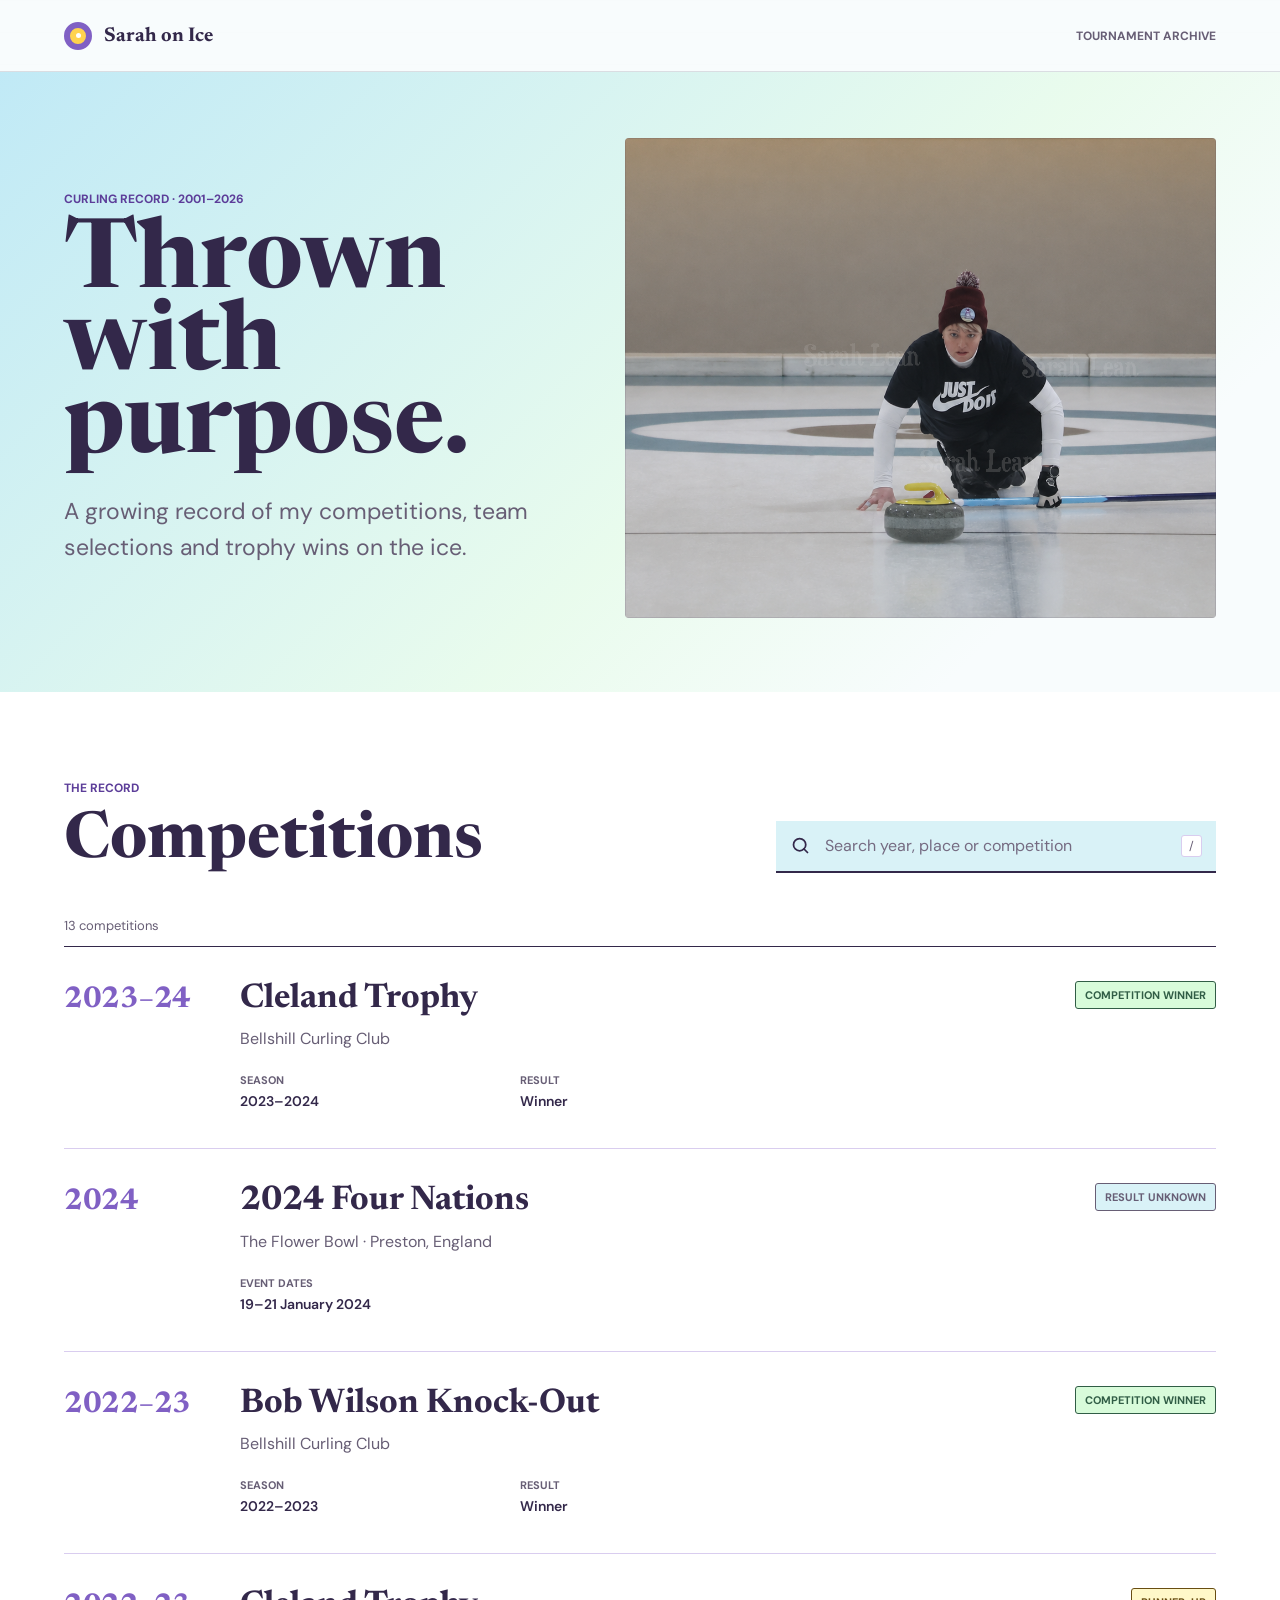
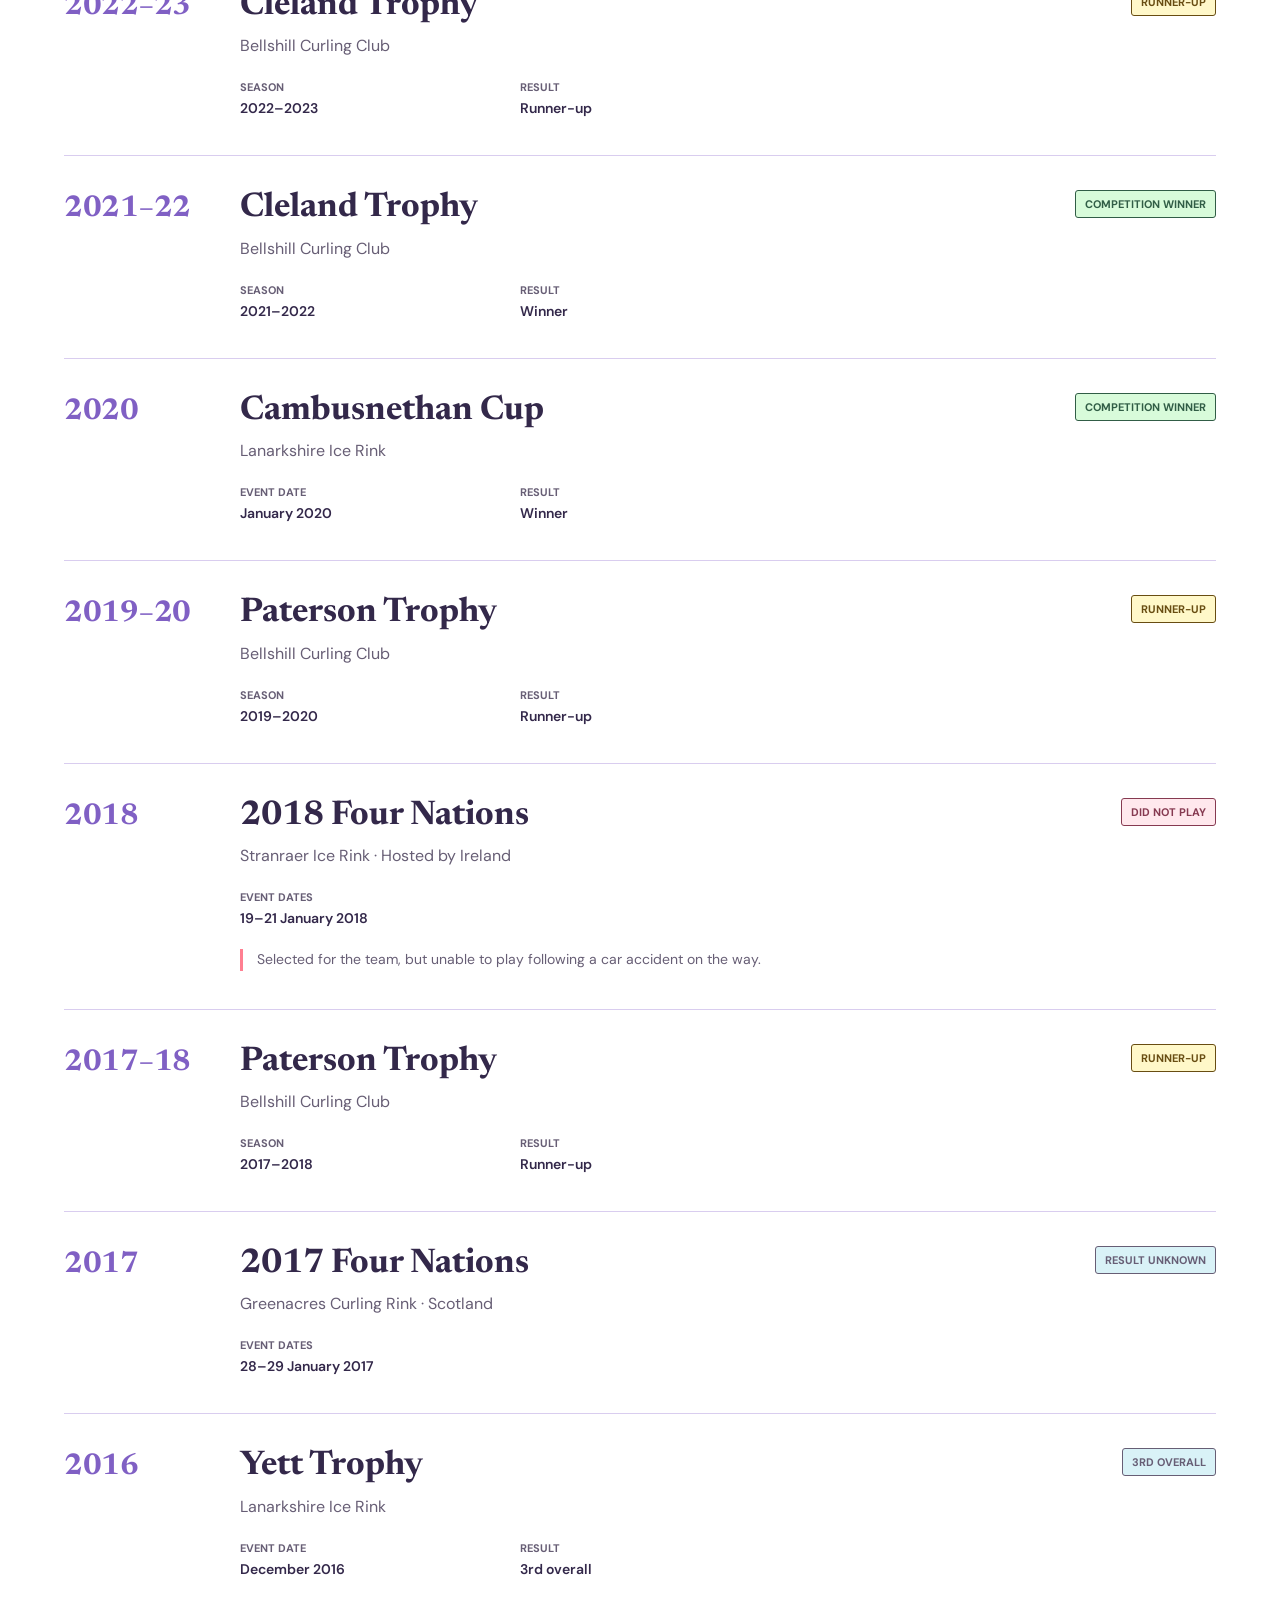
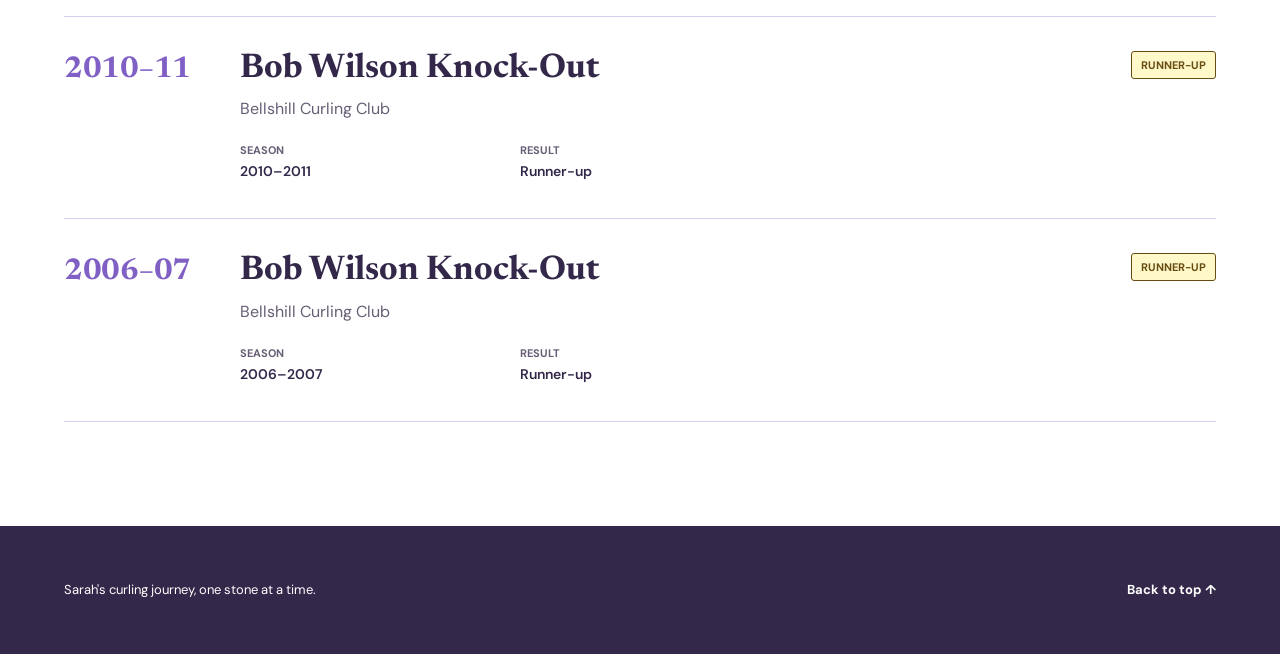
==== index.html @ 16ee62c3 "update comps and image" ====
<!doctype html>
<html lang="en-GB">
  <head>
    <meta charset="UTF-8" />
    <meta name="viewport" content="width=device-width, initial-scale=1.0" />
    <meta
      name="description"
      content="Sarah's curling tournament appearances, results and trophy wins."
    />
    <title>Sarah on Ice | Curling record</title>
    <link rel="preconnect" href="https://fonts.googleapis.com" />
    <link rel="preconnect" href="https://fonts.gstatic.com" crossorigin />
    <link
      href="https://fonts.googleapis.com/css2?family=DM+Sans:wght@400;500;600;700&amp;family=Newsreader:opsz,wght@6..72,600;6..72,700&amp;display=swap"
      rel="stylesheet"
    />
    <link rel="stylesheet" href="styles.css" />
    <script src="script.js" defer></script>
  </head>
  <body>
    <header class="site-header">
      <a class="brand" href="#top" aria-label="Sarah on Ice, home">
        <span class="brand-mark" aria-hidden="true"><span></span></span>
        <span>Sarah on Ice</span>
      </a>
      <span class="header-note">Tournament archive</span>
    </header>

    <main id="top">
      <section class="intro" aria-labelledby="page-title">
        <div class="intro-copy">
          <p class="eyebrow">Curling record · 2001–2026</p>
          <h1 id="page-title">Thrown with purpose.</h1>
          <p class="lede">
            A growing record of my competitions, team selections and trophy wins on the ice.
          </p>
        </div>
        <figure class="intro-image">
          <img src="sarah-curling.jpg" alt="Sarah delivering a curling stone on the ice" />
        </figure>
      </section>

      <section class="archive" aria-labelledby="archive-title">
        <div class="archive-heading">
          <div>
            <p class="eyebrow">The record</p>
            <h2 id="archive-title">Competitions</h2>
          </div>
          <label class="search">
            <svg viewBox="0 0 24 24" aria-hidden="true">
              <circle cx="11" cy="11" r="7"></circle>
              <path d="m20 20-4-4"></path>
            </svg>
            <span class="sr-only">Search competitions</span>
            <input
              id="search-input"
              type="search"
              placeholder="Search year, place or competition"
              autocomplete="off"
            />
            <kbd aria-hidden="true">/</kbd>
          </label>
        </div>

        <div class="results-meta" aria-live="polite">
            <p id="result-count">13 competitions</p>
          <button id="clear-search" class="clear-button" type="button" hidden>Clear search</button>
        </div>

        <div id="competition-list" class="competition-list">
          <article
            class="competition"
            data-search="season 2023 2024 cleland trophy winner competition winner bellshill curling club"
          >
            <div class="year" aria-hidden="true">2023–24</div>
            <div class="competition-main">
              <div class="competition-title-row">
                <h3>Cleland Trophy</h3>
                <span class="status status-winner">Competition winner</span>
              </div>
              <p class="location">Bellshill Curling Club</p>
              <dl class="details">
                <div>
                  <dt>Season</dt>
                  <dd>2023–2024</dd>
                </div>
                <div>
                  <dt>Result</dt>
                  <dd>Winner</dd>
                </div>
              </dl>
            </div>
          </article>

          <article
            class="competition"
            data-search="2024 four nations flower bowl preston england 19 21 january tournament unknown"
          >
            <div class="year" aria-hidden="true">2024</div>
            <div class="competition-main">
              <div class="competition-title-row">
                <h3>2024 Four Nations</h3>
                <span class="status status-unknown">Result unknown</span>
              </div>
              <p class="location">The Flower Bowl · Preston, England</p>
              <dl class="details">
                <div>
                  <dt>Event dates</dt>
                  <dd>19–21 January 2024</dd>
                </div>
              </dl>
            </div>
          </article>

          <article
            class="competition"
            data-search="season 2022 2023 bob wilson knock out knockout competition winner bellshill curling club"
          >
            <div class="year" aria-hidden="true">2022–23</div>
            <div class="competition-main">
              <div class="competition-title-row">
                <h3>Bob Wilson Knock-Out</h3>
                <span class="status status-winner">Competition winner</span>
              </div>
              <p class="location">Bellshill Curling Club</p>
              <dl class="details">
                <div>
                  <dt>Season</dt>
                  <dd>2022–2023</dd>
                </div>
                <div>
                  <dt>Result</dt>
                  <dd>Winner</dd>
                </div>
              </dl>
            </div>
          </article>

          <article
            class="competition"
            data-search="season 2022 2023 cleland trophy runner up runner-up second place bellshill curling club"
          >
            <div class="year" aria-hidden="true">2022–23</div>
            <div class="competition-main">
              <div class="competition-title-row">
                <h3>Cleland Trophy</h3>
                <span class="status status-runner-up">Runner-up</span>
              </div>
              <p class="location">Bellshill Curling Club</p>
              <dl class="details">
                <div>
                  <dt>Season</dt>
                  <dd>2022–2023</dd>
                </div>
                <div>
                  <dt>Result</dt>
                  <dd>Runner-up</dd>
                </div>
              </dl>
            </div>
          </article>

          <article
            class="competition"
            data-search="season 2021 2022 cleland trophy winner competition winner bellshill curling club"
          >
            <div class="year" aria-hidden="true">2021–22</div>
            <div class="competition-main">
              <div class="competition-title-row">
                <h3>Cleland Trophy</h3>
                <span class="status status-winner">Competition winner</span>
              </div>
              <p class="location">Bellshill Curling Club</p>
              <dl class="details">
                <div>
                  <dt>Season</dt>
                  <dd>2021–2022</dd>
                </div>
                <div>
                  <dt>Result</dt>
                  <dd>Winner</dd>
                </div>
              </dl>
            </div>
          </article>

          <article
            class="competition"
            data-search="january 2020 cambusnethan cup winner competition winner lanarkshire ice rink"
          >
            <div class="year" aria-hidden="true">2020</div>
            <div class="competition-main">
              <div class="competition-title-row">
                <h3>Cambusnethan Cup</h3>
                <span class="status status-winner">Competition winner</span>
              </div>
              <p class="location">Lanarkshire Ice Rink</p>
              <dl class="details">
                <div>
                  <dt>Event date</dt>
                  <dd><time datetime="2020-01">January 2020</time></dd>
                </div>
                <div>
                  <dt>Result</dt>
                  <dd>Winner</dd>
                </div>
              </dl>
            </div>
          </article>

          <article
            class="competition"
            data-search="season 2019 2020 paterson trophy runner up runner-up second place bellshill curling club"
          >
            <div class="year" aria-hidden="true">2019–20</div>
            <div class="competition-main">
              <div class="competition-title-row">
                <h3>Paterson Trophy</h3>
                <span class="status status-runner-up">Runner-up</span>
              </div>
              <p class="location">Bellshill Curling Club</p>
              <dl class="details">
                <div>
                  <dt>Season</dt>
                  <dd>2019–2020</dd>
                </div>
                <div>
                  <dt>Result</dt>
                  <dd>Runner-up</dd>
                </div>
              </dl>
            </div>
          </article>

          <article
            class="competition"
            data-search="2018 four nations stranraer ice rink hosted ireland 19 21 january did not play car accident"
          >
            <div class="year" aria-hidden="true">2018</div>
            <div class="competition-main">
              <div class="competition-title-row">
                <h3>2018 Four Nations</h3>
                <span class="status status-missed">Did not play</span>
              </div>
              <p class="location">Stranraer Ice Rink · Hosted by Ireland</p>
              <dl class="details">
                <div>
                  <dt>Event dates</dt>
                  <dd>19–21 January 2018</dd>
                </div>
              </dl>
              <p class="note">Selected for the team, but unable to play following a car accident on the way.</p>
            </div>
          </article>

          <article
            class="competition"
            data-search="season 2017 2018 paterson trophy runner up runner-up second place bellshill curling club"
          >
            <div class="year" aria-hidden="true">2017–18</div>
            <div class="competition-main">
              <div class="competition-title-row">
                <h3>Paterson Trophy</h3>
                <span class="status status-runner-up">Runner-up</span>
              </div>
              <p class="location">Bellshill Curling Club</p>
              <dl class="details">
                <div>
                  <dt>Season</dt>
                  <dd>2017–2018</dd>
                </div>
                <div>
                  <dt>Result</dt>
                  <dd>Runner-up</dd>
                </div>
              </dl>
            </div>
          </article>

          <article
            class="competition"
            data-search="2017 four nations greenacres curling rink scotland 28 29 january tournament unknown"
          >
            <div class="year" aria-hidden="true">2017</div>
            <div class="competition-main">
              <div class="competition-title-row">
                <h3>2017 Four Nations</h3>
                <span class="status status-unknown">Result unknown</span>
              </div>
              <p class="location">Greenacres Curling Rink · Scotland</p>
              <dl class="details">
                <div>
                  <dt>Event dates</dt>
                  <dd>28–29 January 2017</dd>
                </div>
              </dl>
            </div>
          </article>

          <article
            class="competition"
            data-search="december 2016 yett trophy lanarkshire ice rink third 3rd overall"
          >
            <div class="year" aria-hidden="true">2016</div>
            <div class="competition-main">
              <div class="competition-title-row">
                <h3>Yett Trophy</h3>
                <span class="status status-unknown">3rd overall</span>
              </div>
              <p class="location">Lanarkshire Ice Rink</p>
              <dl class="details">
                <div>
                  <dt>Event date</dt>
                  <dd><time datetime="2016-12">December 2016</time></dd>
                </div>
                <div>
                  <dt>Result</dt>
                  <dd>3rd overall</dd>
                </div>
              </dl>
            </div>
          </article>

          <article
            class="competition"
            data-search="season 2010 2011 bob wilson knock out knockout trophy runner up runner-up second place bellshill curling club"
          >
            <div class="year" aria-hidden="true">2010–11</div>
            <div class="competition-main">
              <div class="competition-title-row">
                <h3>Bob Wilson Knock-Out</h3>
                <span class="status status-runner-up">Runner-up</span>
              </div>
              <p class="location">Bellshill Curling Club</p>
              <dl class="details">
                <div>
                  <dt>Season</dt>
                  <dd>2010–2011</dd>
                </div>
                <div>
                  <dt>Result</dt>
                  <dd>Runner-up</dd>
                </div>
              </dl>
            </div>
          </article>

          <article
            class="competition"
            data-search="season 2006 2007 bob wilson knock out knockout trophy runner up runner-up second place bellshill curling club"
          >
            <div class="year" aria-hidden="true">2006–07</div>
            <div class="competition-main">
              <div class="competition-title-row">
                <h3>Bob Wilson Knock-Out</h3>
                <span class="status status-runner-up">Runner-up</span>
              </div>
              <p class="location">Bellshill Curling Club</p>
              <dl class="details">
                <div>
                  <dt>Season</dt>
                  <dd>2006–2007</dd>
                </div>
                <div>
                  <dt>Result</dt>
                  <dd>Runner-up</dd>
                </div>
              </dl>
            </div>
          </article>
        </div>

        <div id="empty-state" class="empty-state" hidden>
          <p>No competitions match that search.</p>
          <button id="empty-clear" type="button">Show all competitions</button>
        </div>
      </section>
    </main>

    <footer>
      <p>Sarah's curling journey, one stone at a time.</p>
      <a href="#top">Back to top <span aria-hidden="true">↑</span></a>
    </footer>
  </body>
</html>
---- styles.css ----
:root {
  --ink: #33284a;
  --muted: #675e75;
  --paper: #f8fcfd;
  --ice: #d9f2f7;
  --line: #d9cdef;
  --accent: #8060c4;
  --accent-dark: #5c3d99;
  --sky: #98dcf1;
  --mint: #d8fbda;
  --pink: #ff7f91;
  --yellow: #ffd34e;
  --white: #ffffff;
}

* {
  box-sizing: border-box;
}

html {
  scroll-behavior: smooth;
}

body {
  margin: 0;
  color: var(--ink);
  background:
    linear-gradient(rgba(51, 40, 74, 0.04) 1px, transparent 1px),
    var(--paper);
  background-size: 100% 32px;
  font-family: "DM Sans", sans-serif;
  font-size: 16px;
}

button,
input {
  font: inherit;
}

a {
  color: inherit;
}

.sr-only {
  position: absolute;
  width: 1px;
  height: 1px;
  padding: 0;
  margin: -1px;
  overflow: hidden;
  clip: rect(0, 0, 0, 0);
  white-space: nowrap;
  border: 0;
}

.site-header {
  min-height: 72px;
  padding: 0 5vw;
  display: flex;
  align-items: center;
  justify-content: space-between;
  border-bottom: 1px solid rgba(51, 40, 74, 0.15);
  background: rgba(248, 252, 253, 0.94);
}

.brand {
  display: inline-flex;
  align-items: center;
  gap: 12px;
  color: var(--ink);
  font-family: "Newsreader", serif;
  font-size: 20px;
  font-weight: 700;
  text-decoration: none;
}

.brand-mark {
  width: 28px;
  height: 28px;
  display: grid;
  place-items: center;
  border: 6px solid var(--accent);
  border-radius: 50%;
  background: var(--yellow);
}

.brand-mark span {
  width: 5px;
  height: 5px;
  border-radius: 50%;
  background: var(--white);
}

.header-note,
.eyebrow {
  font-size: 12px;
  font-weight: 700;
  letter-spacing: 0;
  text-transform: uppercase;
}

.header-note {
  color: var(--muted);
}

.intro {
  min-height: min(620px, calc(100vh - 72px));
  padding: 64px 5vw 72px;
  display: grid;
  grid-template-columns: minmax(0, 0.9fr) minmax(360px, 1.1fr);
  gap: clamp(32px, 6vw, 96px);
  align-items: center;
  background:
    linear-gradient(135deg, rgba(152, 220, 241, 0.58), rgba(216, 251, 218, 0.46) 58%, transparent 82%),
    var(--paper);
}

.intro-copy {
  max-width: 620px;
}

.eyebrow {
  margin: 0 0 16px;
  color: var(--accent-dark);
}

h1,
h2,
h3,
p {
  margin-top: 0;
}

h1,
h2 {
  font-family: "Newsreader", serif;
}

h1 {
  max-width: 700px;
  margin-bottom: 24px;
  font-size: clamp(58px, 7.5vw, 110px);
  line-height: 0.86;
  letter-spacing: 0;
}

.lede {
  max-width: 540px;
  margin-bottom: 0;
  color: var(--muted);
  font-size: clamp(18px, 2vw, 23px);
  line-height: 1.55;
}

.intro-image {
  position: relative;
  min-height: 360px;
  height: min(480px, 55vw);
  margin: 0;
  overflow: hidden;
  border-radius: 4px;
  background: var(--ice);
}

.intro-image::after {
  content: "";
  position: absolute;
  inset: 0;
  box-shadow: inset 0 0 0 1px rgba(51, 40, 74, 0.12);
  pointer-events: none;
}

.intro-image img {
  width: 100%;
  height: 100%;
  display: block;
  object-fit: cover;
}

.intro-image figcaption {
  position: absolute;
  right: 16px;
  bottom: 16px;
  padding: 8px 11px;
  color: var(--white);
  background: var(--ink);
  font-size: 12px;
  font-weight: 600;
}

.intro-image figcaption a {
  color: inherit;
  text-underline-offset: 2px;
}

.archive {
  padding: 88px 5vw 104px;
  background: var(--white);
}

.archive-heading {
  max-width: 1280px;
  margin: 0 auto 32px;
  display: flex;
  align-items: flex-end;
  justify-content: space-between;
  gap: 40px;
}

h2 {
  margin-bottom: 0;
  font-size: clamp(42px, 5vw, 68px);
  line-height: 0.95;
}

.search {
  width: min(100%, 440px);
  min-height: 52px;
  padding: 0 14px;
  display: flex;
  align-items: center;
  gap: 12px;
  border-bottom: 2px solid var(--ink);
  background: var(--ice);
}

.search:focus-within {
  outline: 3px solid var(--yellow);
  outline-offset: 2px;
}

.search svg {
  width: 21px;
  flex: 0 0 auto;
  fill: none;
  stroke: currentColor;
  stroke-linecap: round;
  stroke-width: 2;
}

.search input {
  min-width: 0;
  flex: 1;
  border: 0;
  outline: 0;
  color: var(--ink);
  background: transparent;
}

.search input::placeholder {
  color: #756b82;
}

kbd {
  padding: 2px 7px;
  border: 1px solid var(--line);
  border-radius: 3px;
  color: var(--muted);
  background: var(--white);
  font-family: inherit;
  font-size: 12px;
}

.results-meta {
  max-width: 1280px;
  min-height: 42px;
  margin: 0 auto;
  display: flex;
  align-items: center;
  justify-content: space-between;
  border-bottom: 1px solid var(--ink);
  color: var(--muted);
  font-size: 13px;
}

.results-meta p {
  margin: 0;
}

.clear-button,
.empty-state button {
  border: 0;
  color: var(--accent-dark);
  background: transparent;
  cursor: pointer;
  font-weight: 700;
  text-decoration: underline;
  text-underline-offset: 3px;
}

.competition-list {
  max-width: 1280px;
  margin: 0 auto;
}

.competition {
  padding: 34px 0 38px;
  display: grid;
  grid-template-columns: 148px minmax(0, 1fr);
  gap: 28px;
  border-bottom: 1px solid var(--line);
}

.competition[hidden] {
  display: none;
}

.year {
  padding-top: 4px;
  color: var(--accent);
  font-family: "Newsreader", serif;
  font-size: 30px;
  font-weight: 700;
  white-space: nowrap;
  letter-spacing: -0.01em;
}

.competition-title-row {
  display: flex;
  align-items: flex-start;
  justify-content: space-between;
  gap: 24px;
}

h3 {
  margin-bottom: 10px;
  font-family: "Newsreader", serif;
  font-size: clamp(25px, 3vw, 34px);
  line-height: 1.1;
}

.status {
  flex: 0 0 auto;
  padding: 6px 9px;
  border: 1px solid currentColor;
  border-radius: 3px;
  font-size: 11px;
  font-weight: 700;
  text-transform: uppercase;
}

.status-unknown {
  color: var(--muted);
  background: var(--ice);
}

.status-winner {
  color: #315d46;
  background: var(--mint);
}

.status-runner-up {
  color: #684d12;
  background: #fff8c9;
}

.status-missed {
  color: #863a51;
  background: #ffe8ed;
}

.location {
  margin-bottom: 24px;
  color: var(--muted);
  font-size: 16px;
}

.details {
  margin: 0;
  display: grid;
  grid-template-columns: repeat(2, minmax(160px, 260px));
  gap: 20px;
}

.details div {
  display: grid;
  gap: 5px;
}

.details dt {
  color: var(--muted);
  font-size: 11px;
  font-weight: 700;
  text-transform: uppercase;
}

.details dd {
  margin: 0;
  font-size: 14px;
  font-weight: 600;
}

.note {
  max-width: 720px;
  margin: 22px 0 0;
  padding-left: 14px;
  border-left: 3px solid var(--pink);
  color: var(--muted);
  font-size: 14px;
  line-height: 1.55;
}

.empty-state {
  max-width: 1280px;
  margin: 0 auto;
  padding: 64px 20px;
  text-align: center;
}

.empty-state p {
  margin-bottom: 12px;
  font-family: "Newsreader", serif;
  font-size: 28px;
}

footer {
  min-height: 128px;
  padding: 32px 5vw;
  display: flex;
  align-items: center;
  justify-content: space-between;
  gap: 20px;
  color: var(--white);
  background: var(--ink);
  font-size: 13px;
}

footer p {
  margin: 0;
}

footer a {
  font-weight: 700;
  text-decoration: none;
}

@media (max-width: 780px) {
  .intro {
    min-height: 0;
    padding-top: 48px;
    grid-template-columns: 1fr;
  }

  h1 {
    font-size: clamp(54px, 17vw, 78px);
  }

  .intro-image {
    height: 52vw;
    min-height: 280px;
  }

  .archive {
    padding-top: 64px;
  }

  .archive-heading {
    align-items: stretch;
    flex-direction: column;
    gap: 28px;
  }

  .search {
    width: 100%;
  }

  .competition {
    grid-template-columns: 104px minmax(0, 1fr);
    gap: 16px;
  }

  .year {
    font-size: 22px;
    padding-top: 6px;
  }

  .competition-title-row {
    align-items: flex-start;
    flex-direction: column;
    gap: 8px;
  }
}

@media (max-width: 520px) {
  .header-note,
  kbd {
    display: none;
  }

  .intro {
    padding-right: 20px;
    padding-left: 20px;
  }

  .intro-image {
    min-height: 240px;
  }

  .archive {
    padding: 56px 20px 72px;
  }

  .competition {
    grid-template-columns: 1fr;
    gap: 6px;
  }

  .year {
    font-size: 22px;
    padding-top: 0;
  }

  .details {
    grid-template-columns: 1fr;
  }

  footer {
    align-items: flex-start;
    flex-direction: column;
  }
}

@media (prefers-reduced-motion: reduce) {
  html {
    scroll-behavior: auto;
  }
}
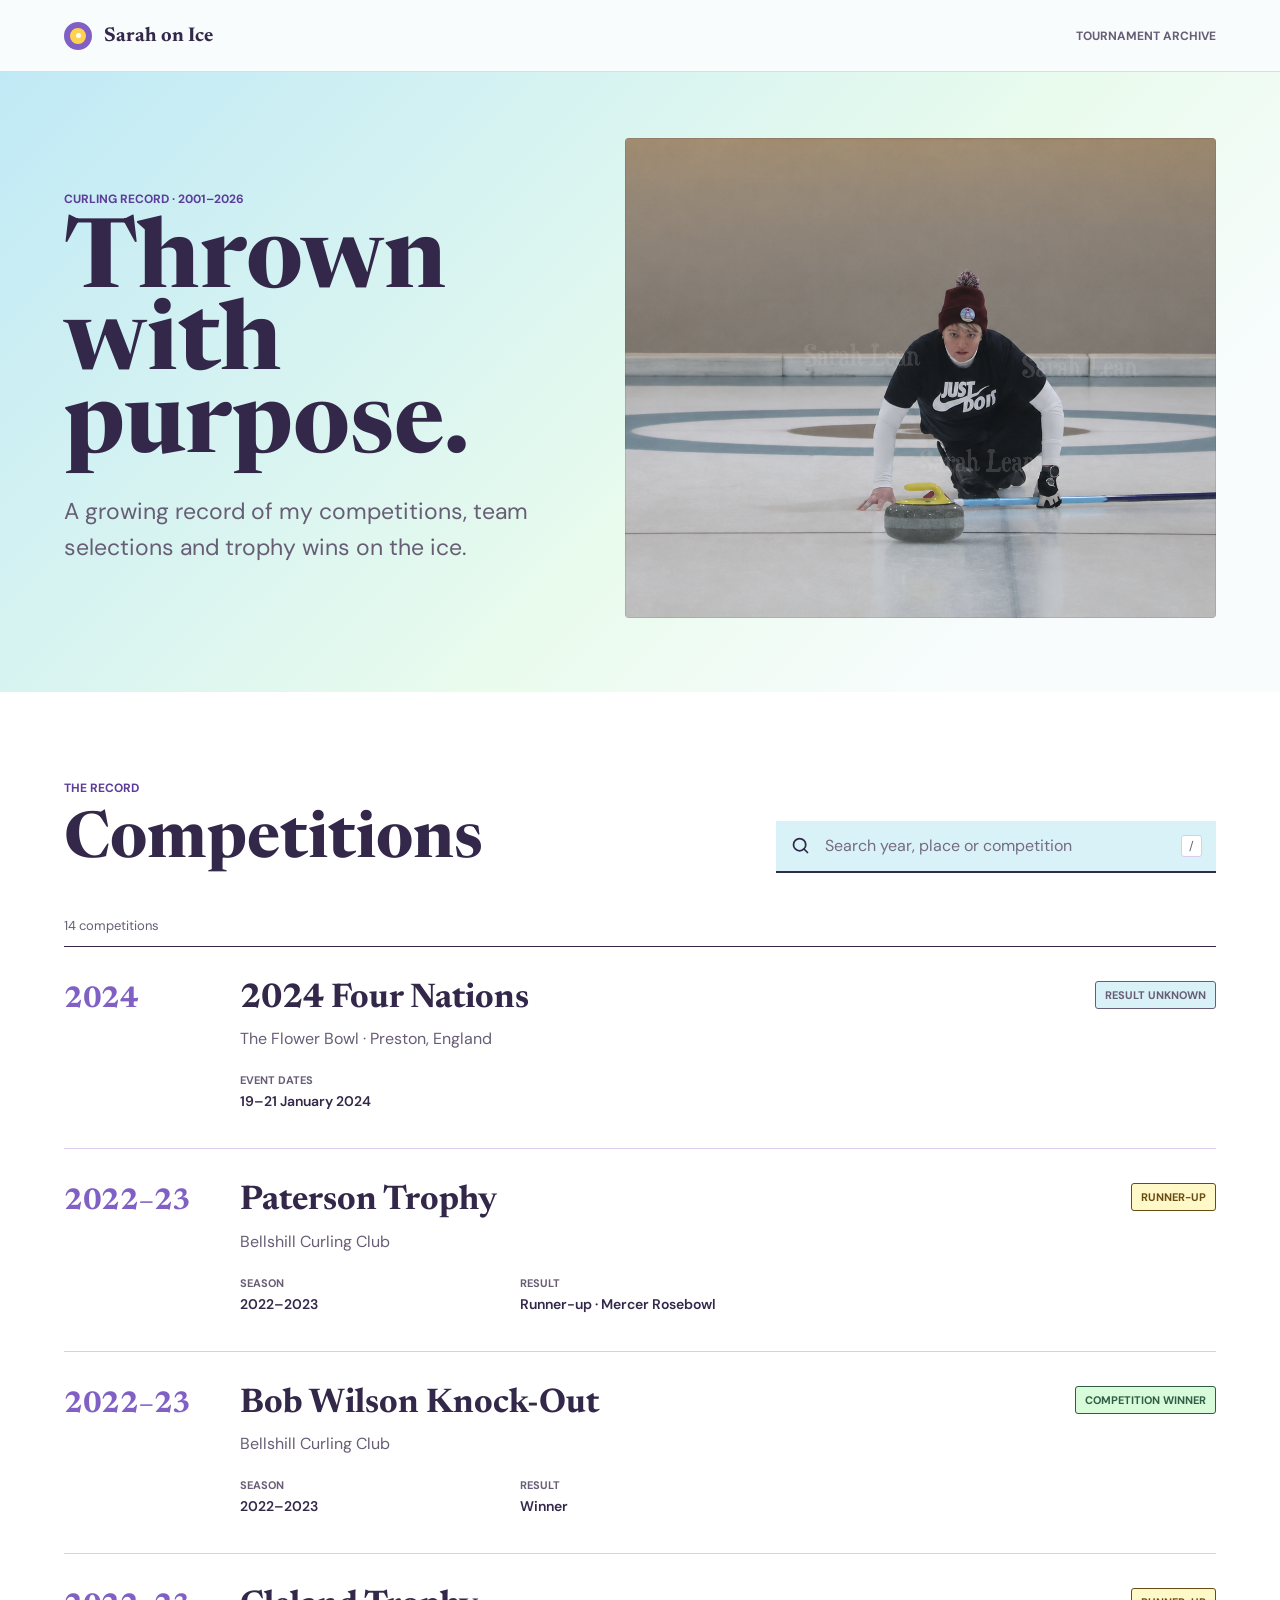
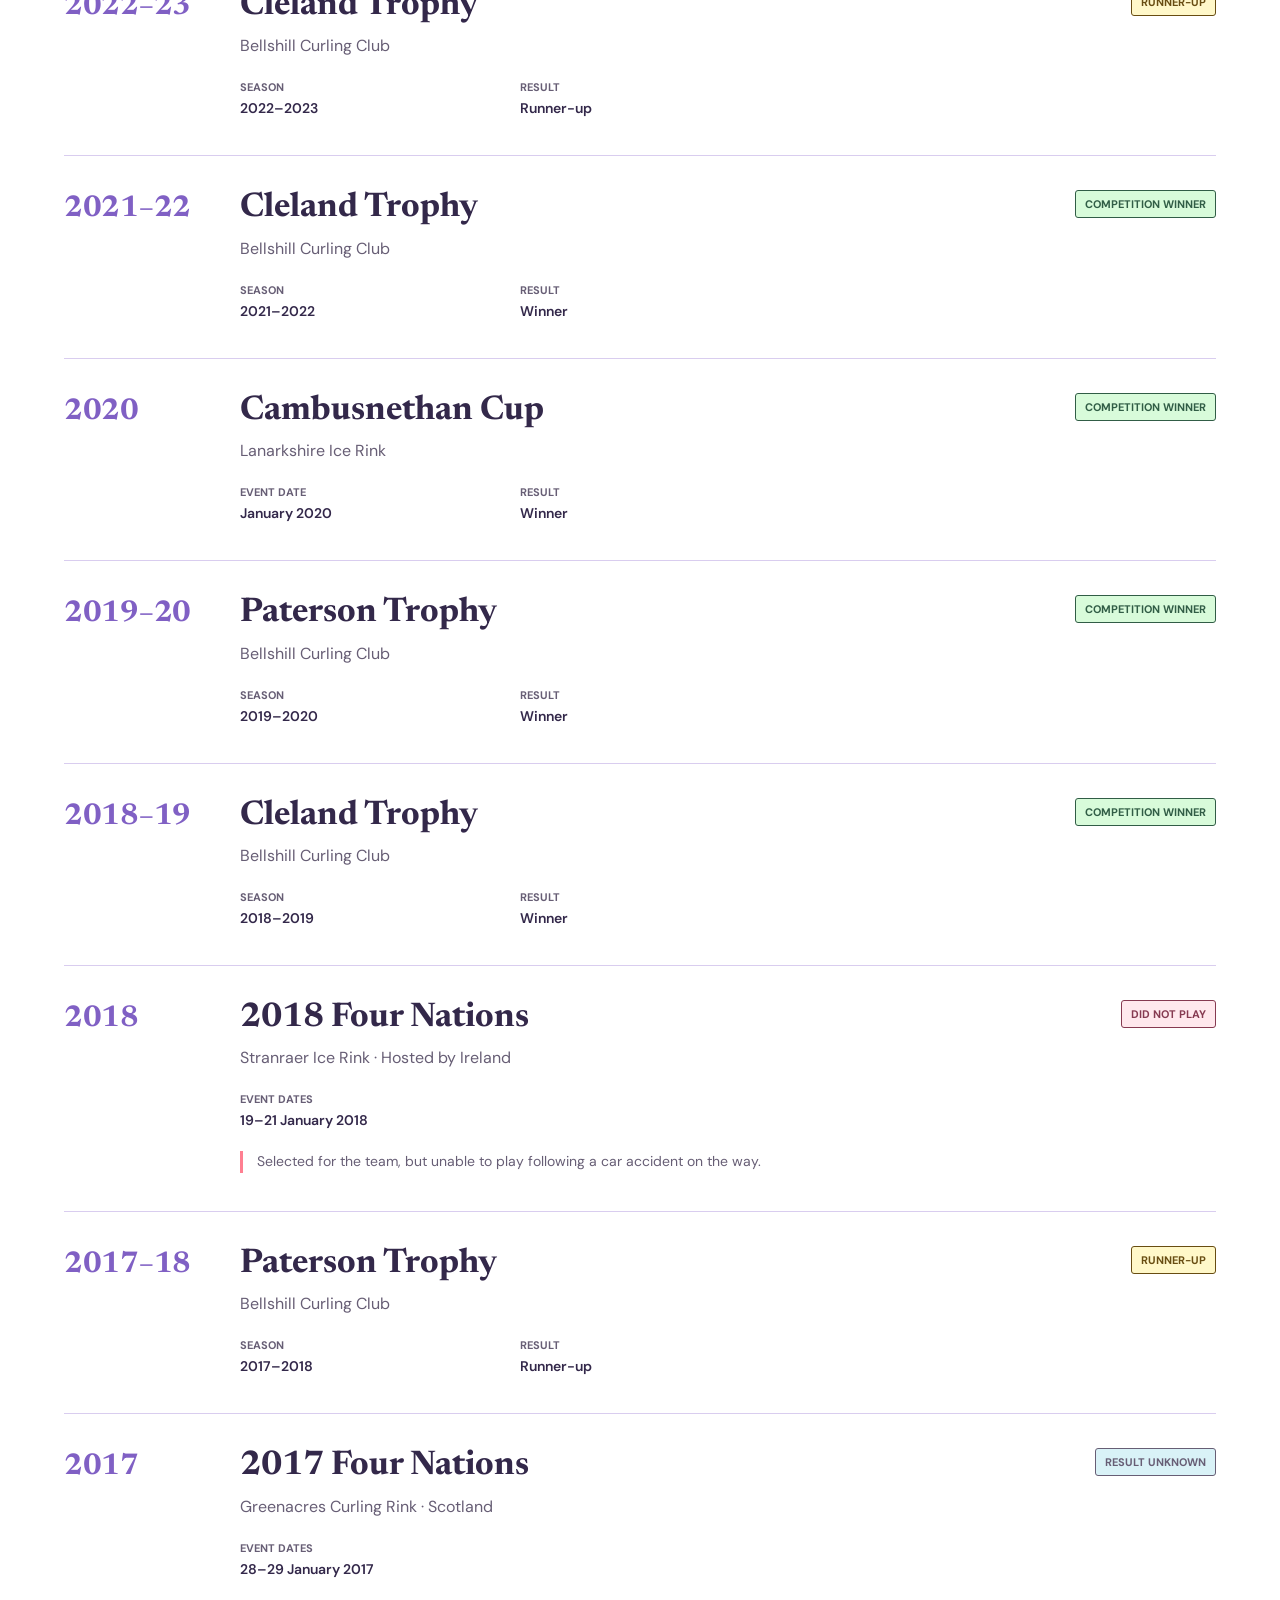
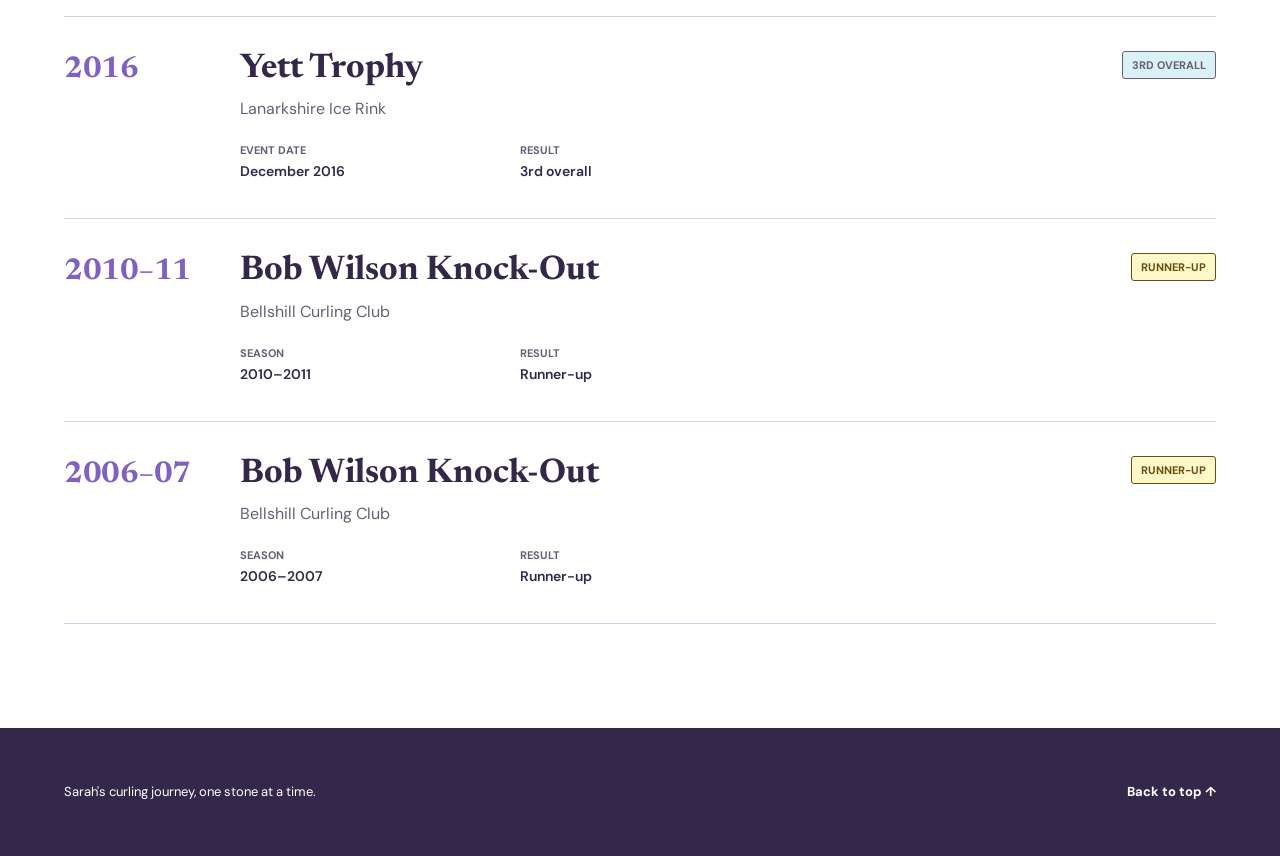
==== commit 1032d133: "update records" ====
--- a/index.html
+++ b/index.html
@@ -64,16 +64,108 @@
         </div>
 
         <div class="results-meta" aria-live="polite">
-            <p id="result-count">13 competitions</p>
+            <p id="result-count">14 competitions</p>
           <button id="clear-search" class="clear-button" type="button" hidden>Clear search</button>
         </div>
 
         <div id="competition-list" class="competition-list">
           <article
             class="competition"
-            data-search="season 2023 2024 cleland trophy winner competition winner bellshill curling club"
-          >
-            <div class="year" aria-hidden="true">2023–24</div>
+            data-search="2024 four nations flower bowl preston england 19 21 january tournament unknown"
+          >
+            <div class="year" aria-hidden="true">2024</div>
+            <div class="competition-main">
+              <div class="competition-title-row">
+                <h3>2024 Four Nations</h3>
+                <span class="status status-unknown">Result unknown</span>
+              </div>
+              <p class="location">The Flower Bowl · Preston, England</p>
+              <dl class="details">
+                <div>
+                  <dt>Event dates</dt>
+                  <dd>19–21 January 2024</dd>
+                </div>
+              </dl>
+            </div>
+          </article>
+
+          <article
+            class="competition"
+            data-search="season 2022 2023 paterson trophy league mercer rosebowl runner up runner-up second place bellshill curling club"
+          >
+            <div class="year" aria-hidden="true">2022–23</div>
+            <div class="competition-main">
+              <div class="competition-title-row">
+                <h3>Paterson Trophy</h3>
+                <span class="status status-runner-up">Runner-up</span>
+              </div>
+              <p class="location">Bellshill Curling Club</p>
+              <dl class="details">
+                <div>
+                  <dt>Season</dt>
+                  <dd>2022–2023</dd>
+                </div>
+                <div>
+                  <dt>Result</dt>
+                  <dd>Runner-up · Mercer Rosebowl</dd>
+                </div>
+              </dl>
+            </div>
+          </article>
+
+          <article
+            class="competition"
+            data-search="season 2022 2023 bob wilson knock out knockout competition winner bellshill curling club"
+          >
+            <div class="year" aria-hidden="true">2022–23</div>
+            <div class="competition-main">
+              <div class="competition-title-row">
+                <h3>Bob Wilson Knock-Out</h3>
+                <span class="status status-winner">Competition winner</span>
+              </div>
+              <p class="location">Bellshill Curling Club</p>
+              <dl class="details">
+                <div>
+                  <dt>Season</dt>
+                  <dd>2022–2023</dd>
+                </div>
+                <div>
+                  <dt>Result</dt>
+                  <dd>Winner</dd>
+                </div>
+              </dl>
+            </div>
+          </article>
+
+          <article
+            class="competition"
+            data-search="season 2022 2023 cleland trophy runner up runner-up second place bellshill curling club"
+          >
+            <div class="year" aria-hidden="true">2022–23</div>
+            <div class="competition-main">
+              <div class="competition-title-row">
+                <h3>Cleland Trophy</h3>
+                <span class="status status-runner-up">Runner-up</span>
+              </div>
+              <p class="location">Bellshill Curling Club</p>
+              <dl class="details">
+                <div>
+                  <dt>Season</dt>
+                  <dd>2022–2023</dd>
+                </div>
+                <div>
+                  <dt>Result</dt>
+                  <dd>Runner-up</dd>
+                </div>
+              </dl>
+            </div>
+          </article>
+
+          <article
+            class="competition"
+            data-search="season 2021 2022 cleland trophy winner competition winner bellshill curling club"
+          >
+            <div class="year" aria-hidden="true">2021–22</div>
             <div class="competition-main">
               <div class="competition-title-row">
                 <h3>Cleland Trophy</h3>
@@ -83,7 +175,7 @@
               <dl class="details">
                 <div>
                   <dt>Season</dt>
-                  <dd>2023–2024</dd>
+                  <dd>2021–2022</dd>
                 </div>
                 <div>
                   <dt>Result</dt>
@@ -95,39 +187,19 @@
 
           <article
             class="competition"
-            data-search="2024 four nations flower bowl preston england 19 21 january tournament unknown"
-          >
-            <div class="year" aria-hidden="true">2024</div>
-            <div class="competition-main">
-              <div class="competition-title-row">
-                <h3>2024 Four Nations</h3>
-                <span class="status status-unknown">Result unknown</span>
-              </div>
-              <p class="location">The Flower Bowl · Preston, England</p>
-              <dl class="details">
-                <div>
-                  <dt>Event dates</dt>
-                  <dd>19–21 January 2024</dd>
-                </div>
-              </dl>
-            </div>
-          </article>
-
-          <article
-            class="competition"
-            data-search="season 2022 2023 bob wilson knock out knockout competition winner bellshill curling club"
-          >
-            <div class="year" aria-hidden="true">2022–23</div>
-            <div class="competition-main">
-              <div class="competition-title-row">
-                <h3>Bob Wilson Knock-Out</h3>
+            data-search="january 2020 cambusnethan cup winner competition winner lanarkshire ice rink"
+          >
+            <div class="year" aria-hidden="true">2020</div>
+            <div class="competition-main">
+              <div class="competition-title-row">
+                <h3>Cambusnethan Cup</h3>
                 <span class="status status-winner">Competition winner</span>
               </div>
-              <p class="location">Bellshill Curling Club</p>
-              <dl class="details">
-                <div>
-                  <dt>Season</dt>
-                  <dd>2022–2023</dd>
+              <p class="location">Lanarkshire Ice Rink</p>
+              <dl class="details">
+                <div>
+                  <dt>Event date</dt>
+                  <dd><time datetime="2020-01">January 2020</time></dd>
                 </div>
                 <div>
                   <dt>Result</dt>
@@ -139,33 +211,33 @@
 
           <article
             class="competition"
-            data-search="season 2022 2023 cleland trophy runner up runner-up second place bellshill curling club"
-          >
-            <div class="year" aria-hidden="true">2022–23</div>
-            <div class="competition-main">
-              <div class="competition-title-row">
-                <h3>Cleland Trophy</h3>
-                <span class="status status-runner-up">Runner-up</span>
-              </div>
-              <p class="location">Bellshill Curling Club</p>
-              <dl class="details">
-                <div>
-                  <dt>Season</dt>
-                  <dd>2022–2023</dd>
-                </div>
-                <div>
-                  <dt>Result</dt>
-                  <dd>Runner-up</dd>
-                </div>
-              </dl>
-            </div>
-          </article>
-
-          <article
-            class="competition"
-            data-search="season 2021 2022 cleland trophy winner competition winner bellshill curling club"
-          >
-            <div class="year" aria-hidden="true">2021–22</div>
+            data-search="season 2019 2020 paterson trophy winner competition winner bellshill curling club"
+          >
+            <div class="year" aria-hidden="true">2019–20</div>
+            <div class="competition-main">
+              <div class="competition-title-row">
+                <h3>Paterson Trophy</h3>
+                <span class="status status-winner">Competition winner</span>
+              </div>
+              <p class="location">Bellshill Curling Club</p>
+              <dl class="details">
+                <div>
+                  <dt>Season</dt>
+                  <dd>2019–2020</dd>
+                </div>
+                <div>
+                  <dt>Result</dt>
+                  <dd>Winner</dd>
+                </div>
+              </dl>
+            </div>
+          </article>
+
+          <article
+            class="competition"
+            data-search="season 2018 2019 cleland trophy winner competition winner bellshill curling club"
+          >
+            <div class="year" aria-hidden="true">2018–19</div>
             <div class="competition-main">
               <div class="competition-title-row">
                 <h3>Cleland Trophy</h3>
@@ -175,59 +247,11 @@
               <dl class="details">
                 <div>
                   <dt>Season</dt>
-                  <dd>2021–2022</dd>
+                  <dd>2018–2019</dd>
                 </div>
                 <div>
                   <dt>Result</dt>
                   <dd>Winner</dd>
-                </div>
-              </dl>
-            </div>
-          </article>
-
-          <article
-            class="competition"
-            data-search="january 2020 cambusnethan cup winner competition winner lanarkshire ice rink"
-          >
-            <div class="year" aria-hidden="true">2020</div>
-            <div class="competition-main">
-              <div class="competition-title-row">
-                <h3>Cambusnethan Cup</h3>
-                <span class="status status-winner">Competition winner</span>
-              </div>
-              <p class="location">Lanarkshire Ice Rink</p>
-              <dl class="details">
-                <div>
-                  <dt>Event date</dt>
-                  <dd><time datetime="2020-01">January 2020</time></dd>
-                </div>
-                <div>
-                  <dt>Result</dt>
-                  <dd>Winner</dd>
-                </div>
-              </dl>
-            </div>
-          </article>
-
-          <article
-            class="competition"
-            data-search="season 2019 2020 paterson trophy runner up runner-up second place bellshill curling club"
-          >
-            <div class="year" aria-hidden="true">2019–20</div>
-            <div class="competition-main">
-              <div class="competition-title-row">
-                <h3>Paterson Trophy</h3>
-                <span class="status status-runner-up">Runner-up</span>
-              </div>
-              <p class="location">Bellshill Curling Club</p>
-              <dl class="details">
-                <div>
-                  <dt>Season</dt>
-                  <dd>2019–2020</dd>
-                </div>
-                <div>
-                  <dt>Result</dt>
-                  <dd>Runner-up</dd>
                 </div>
               </dl>
             </div>
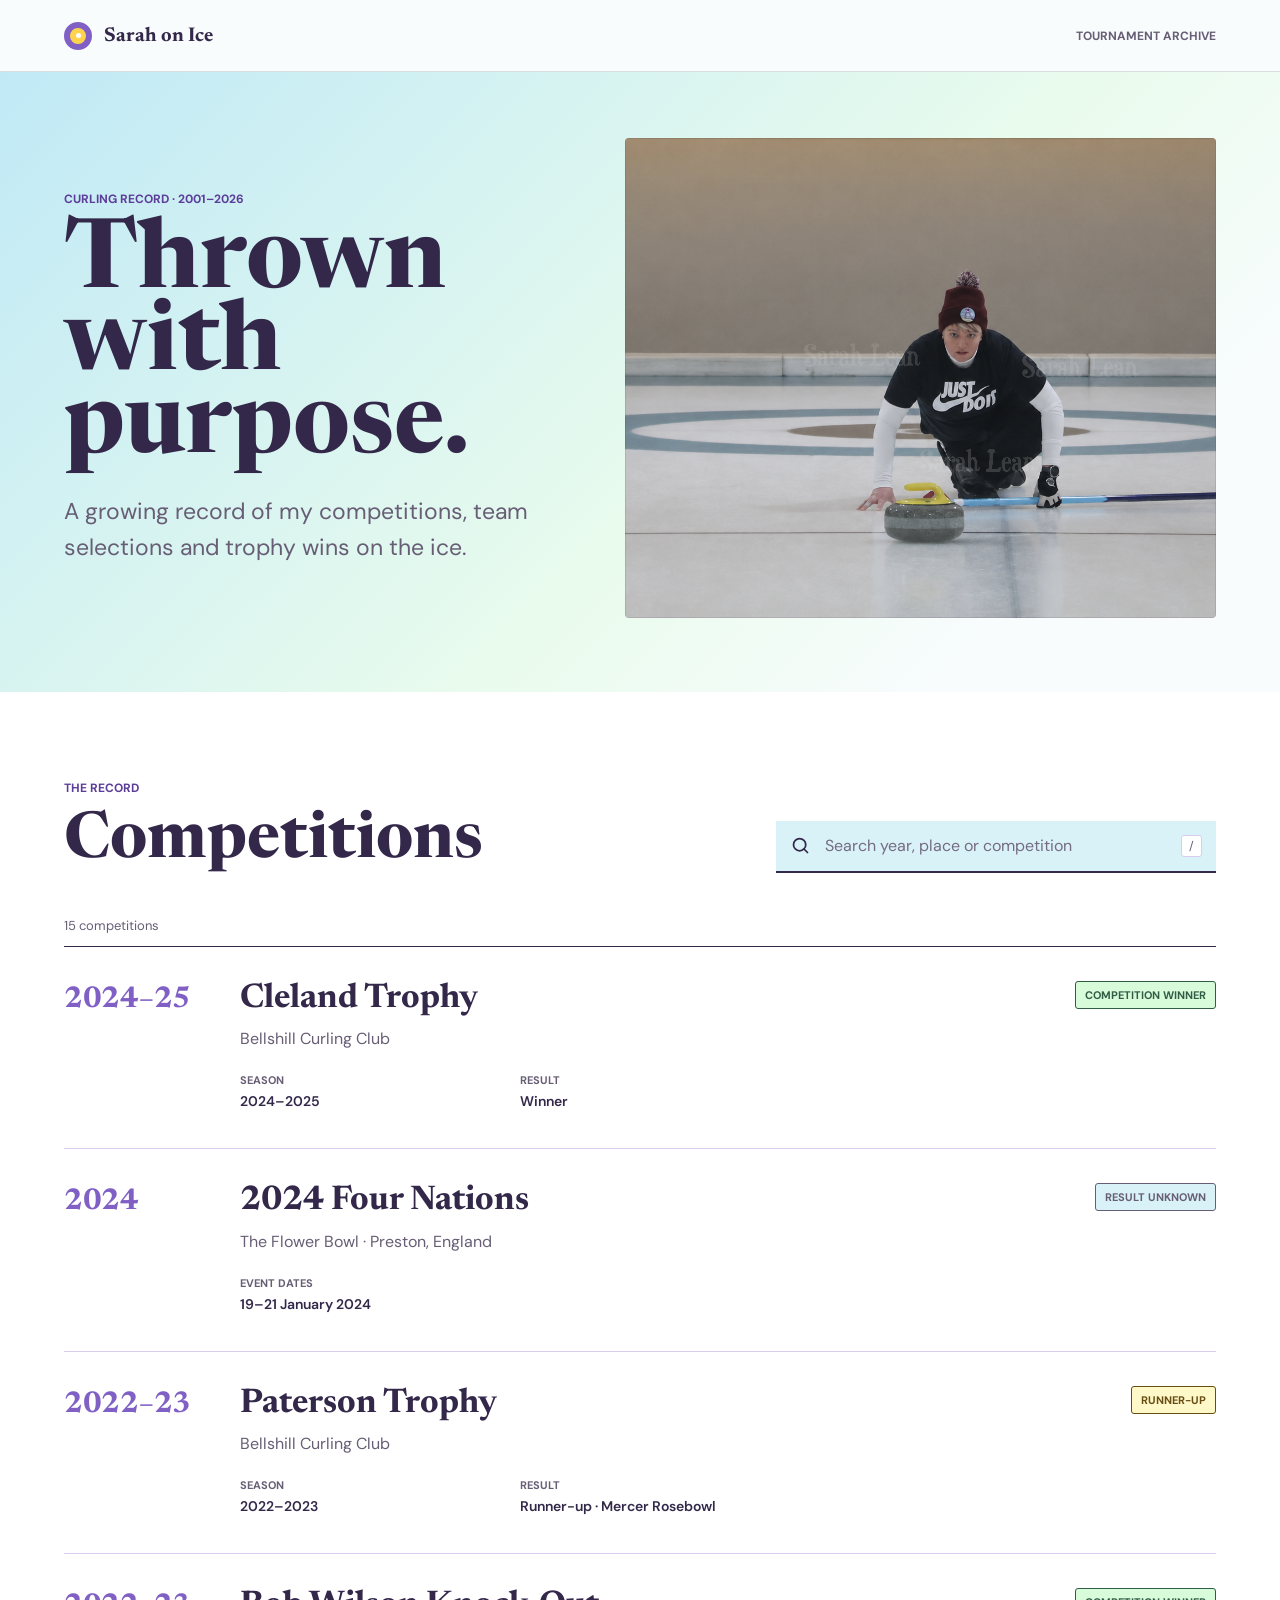
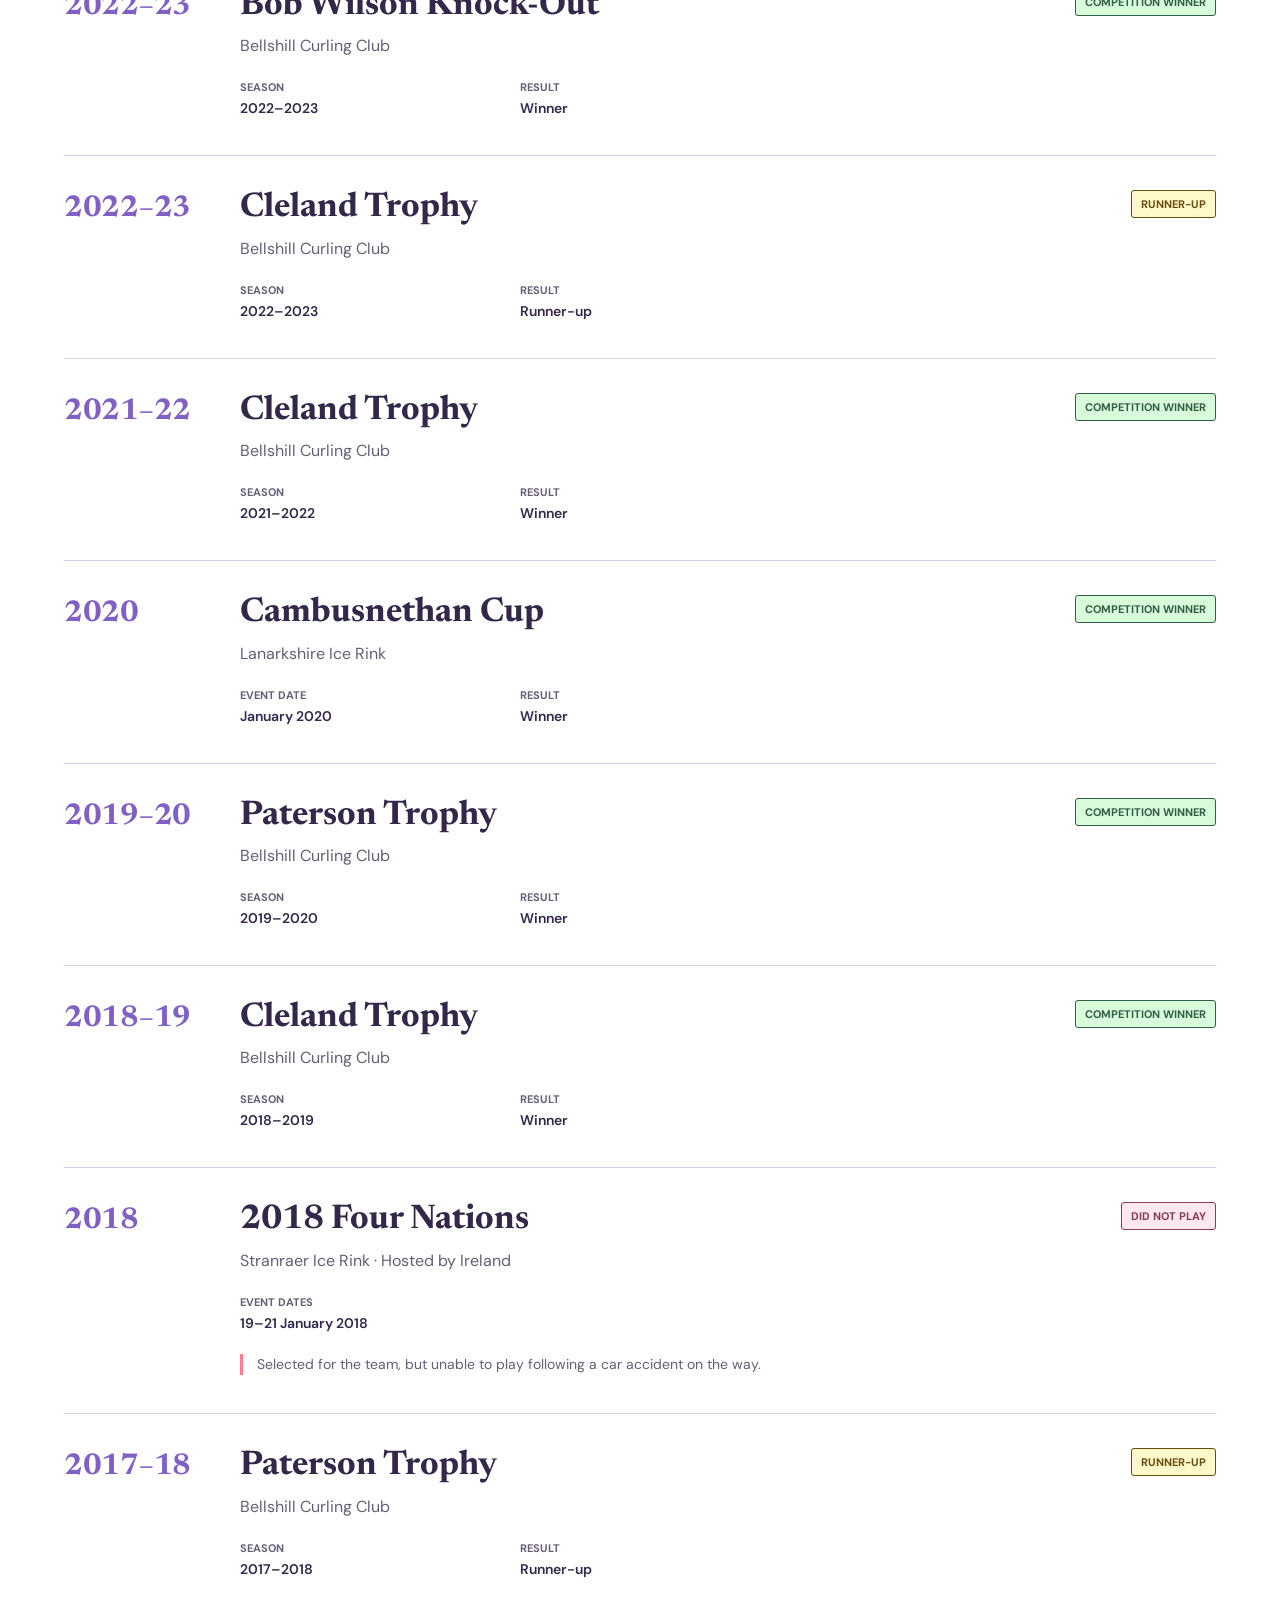
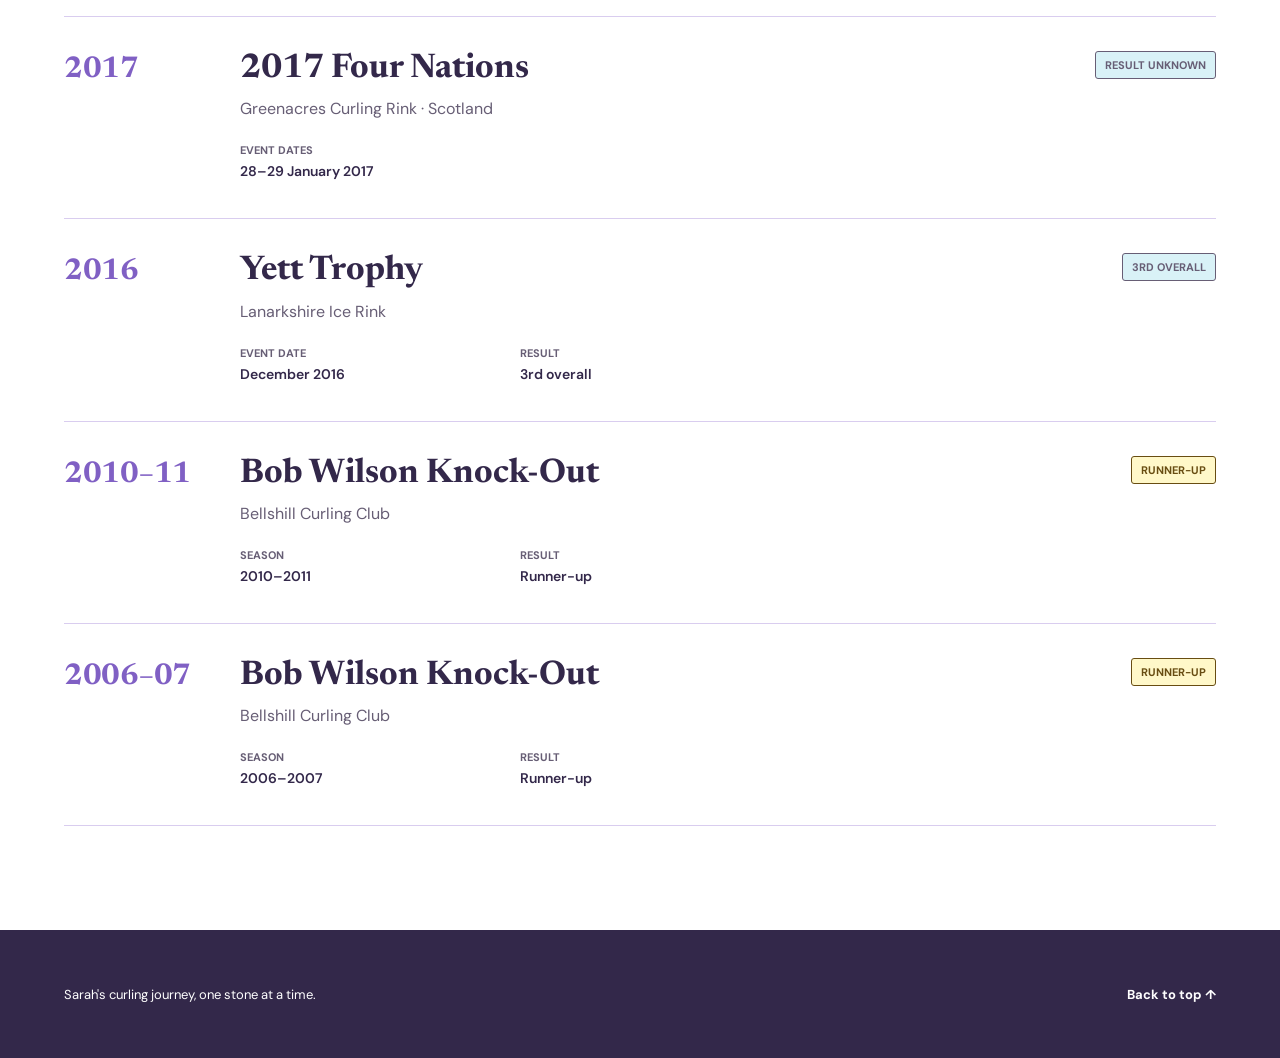
==== commit 226e3d4d: "update records" ====
--- a/index.html
+++ b/index.html
@@ -64,11 +64,35 @@
         </div>
 
         <div class="results-meta" aria-live="polite">
-            <p id="result-count">14 competitions</p>
+            <p id="result-count">15 competitions</p>
           <button id="clear-search" class="clear-button" type="button" hidden>Clear search</button>
         </div>
 
         <div id="competition-list" class="competition-list">
+          <article
+            class="competition"
+            data-search="season 2024 2025 cleland trophy winner competition winner bellshill curling club"
+          >
+            <div class="year" aria-hidden="true">2024–25</div>
+            <div class="competition-main">
+              <div class="competition-title-row">
+                <h3>Cleland Trophy</h3>
+                <span class="status status-winner">Competition winner</span>
+              </div>
+              <p class="location">Bellshill Curling Club</p>
+              <dl class="details">
+                <div>
+                  <dt>Season</dt>
+                  <dd>2024–2025</dd>
+                </div>
+                <div>
+                  <dt>Result</dt>
+                  <dd>Winner</dd>
+                </div>
+              </dl>
+            </div>
+          </article>
+
           <article
             class="competition"
             data-search="2024 four nations flower bowl preston england 19 21 january tournament unknown"
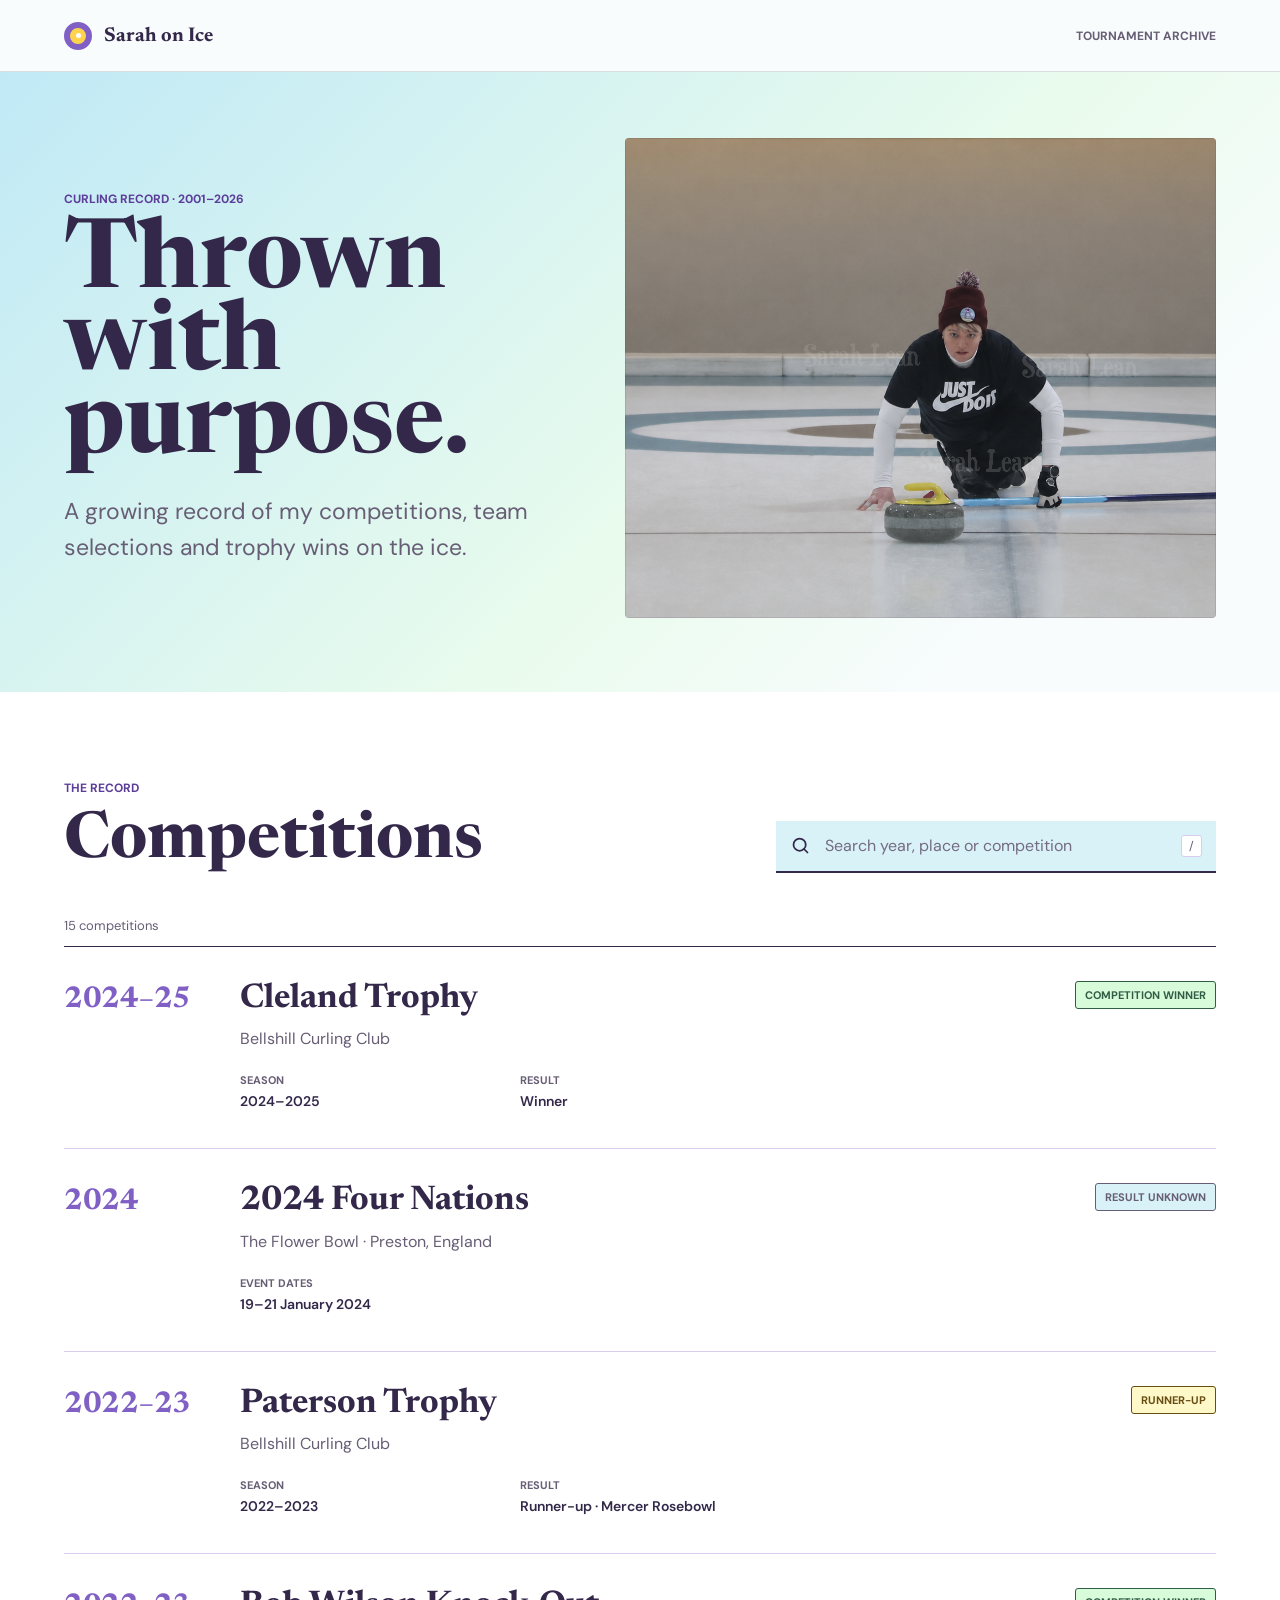
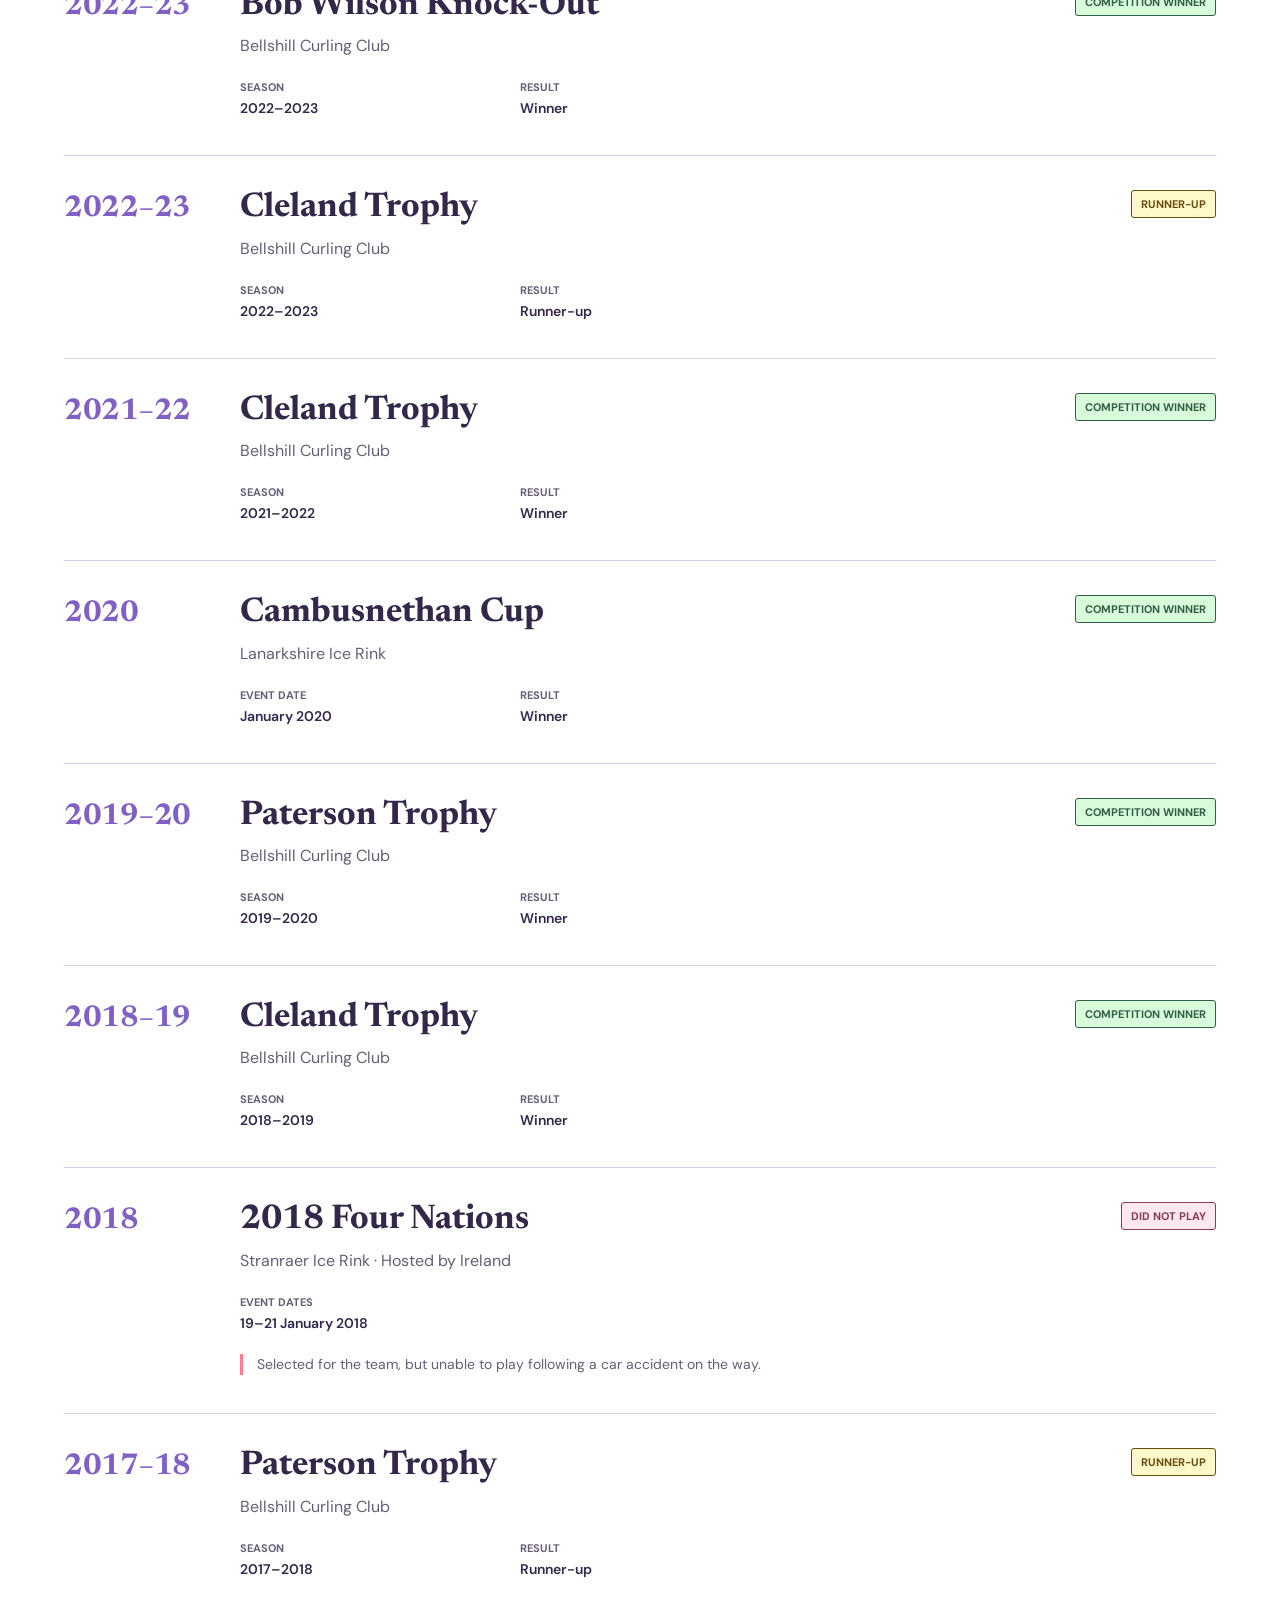
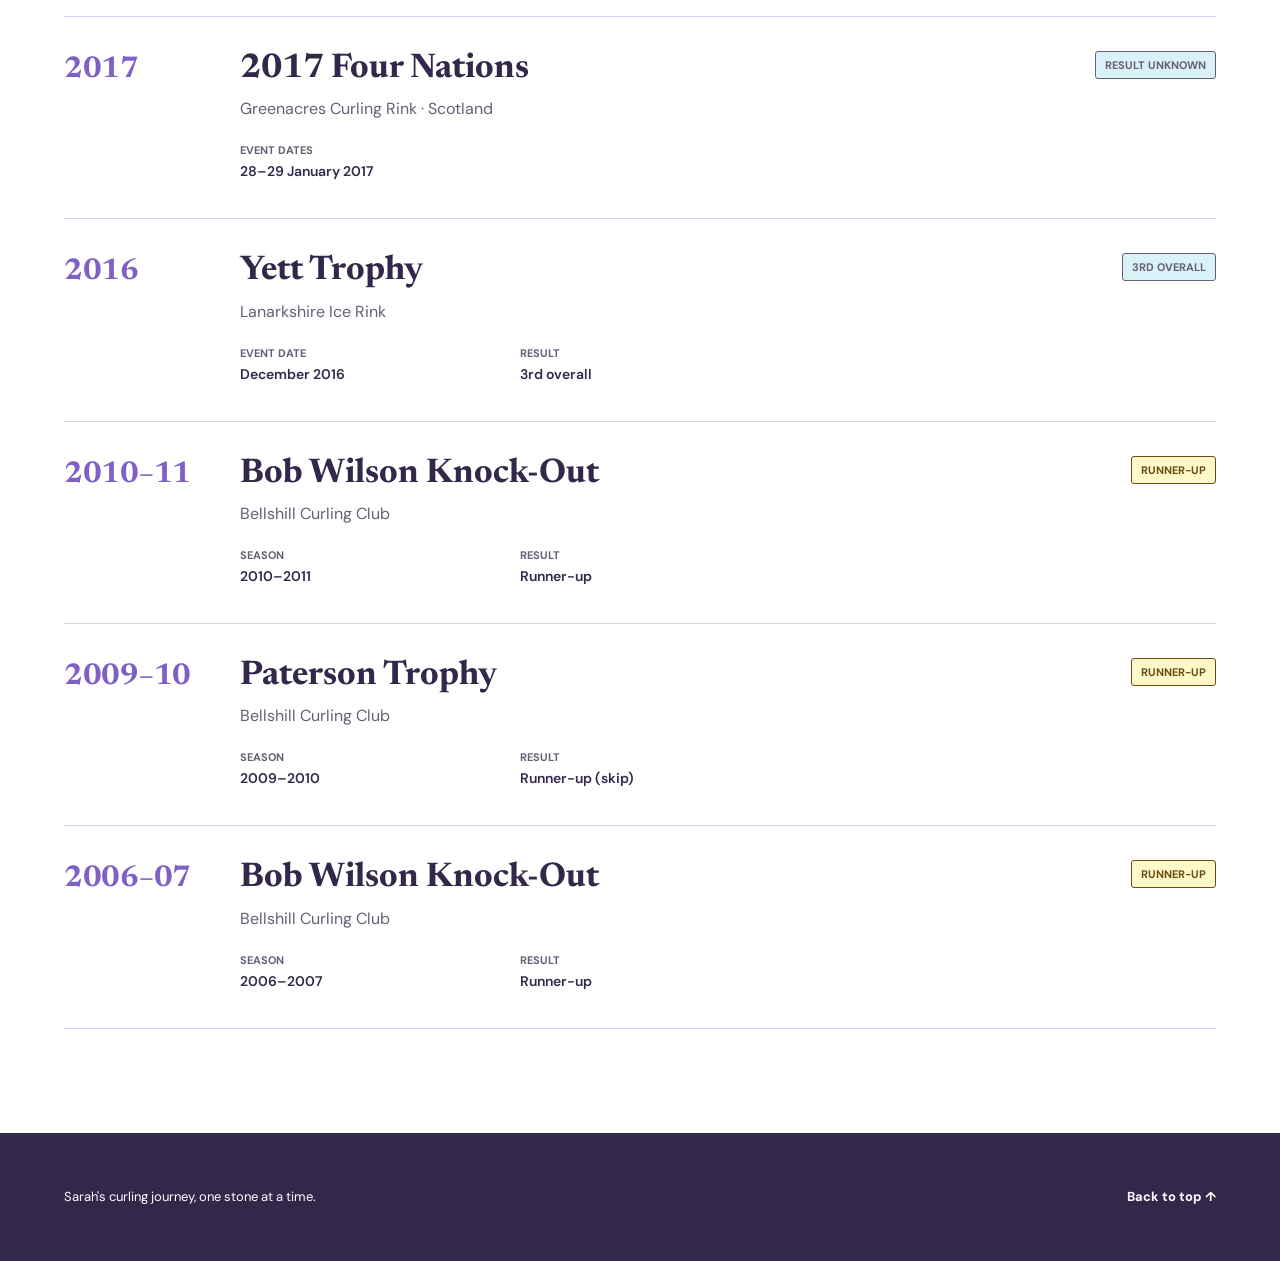
==== commit da9a8dab: "update records" ====
--- a/index.html
+++ b/index.html
@@ -396,6 +396,30 @@
 
           <article
             class="competition"
+            data-search="season 2009 2010 paterson trophy runner up runner-up second place skip bellshill curling club"
+          >
+            <div class="year" aria-hidden="true">2009–10</div>
+            <div class="competition-main">
+              <div class="competition-title-row">
+                <h3>Paterson Trophy</h3>
+                <span class="status status-runner-up">Runner-up</span>
+              </div>
+              <p class="location">Bellshill Curling Club</p>
+              <dl class="details">
+                <div>
+                  <dt>Season</dt>
+                  <dd>2009–2010</dd>
+                </div>
+                <div>
+                  <dt>Result</dt>
+                  <dd>Runner-up (skip)</dd>
+                </div>
+              </dl>
+            </div>
+          </article>
+
+          <article
+            class="competition"
             data-search="season 2006 2007 bob wilson knock out knockout trophy runner up runner-up second place bellshill curling club"
           >
             <div class="year" aria-hidden="true">2006–07</div>
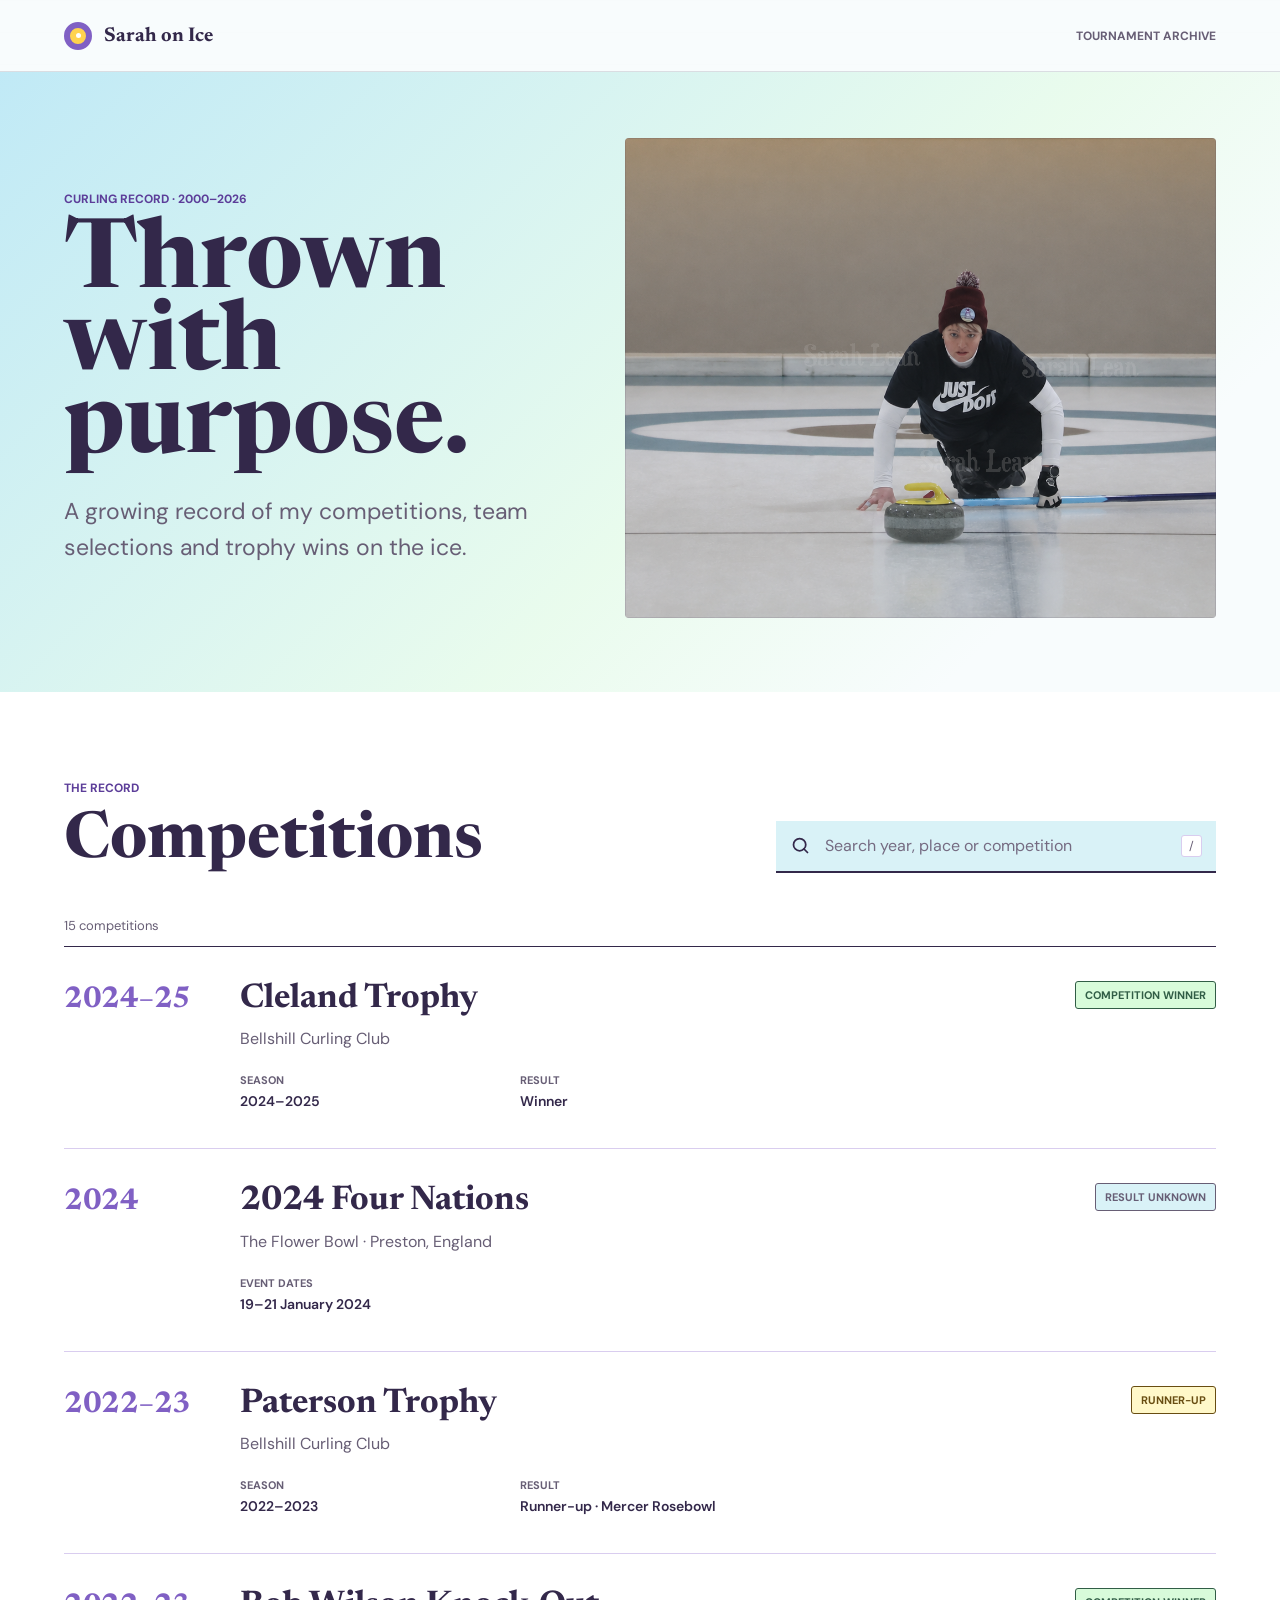
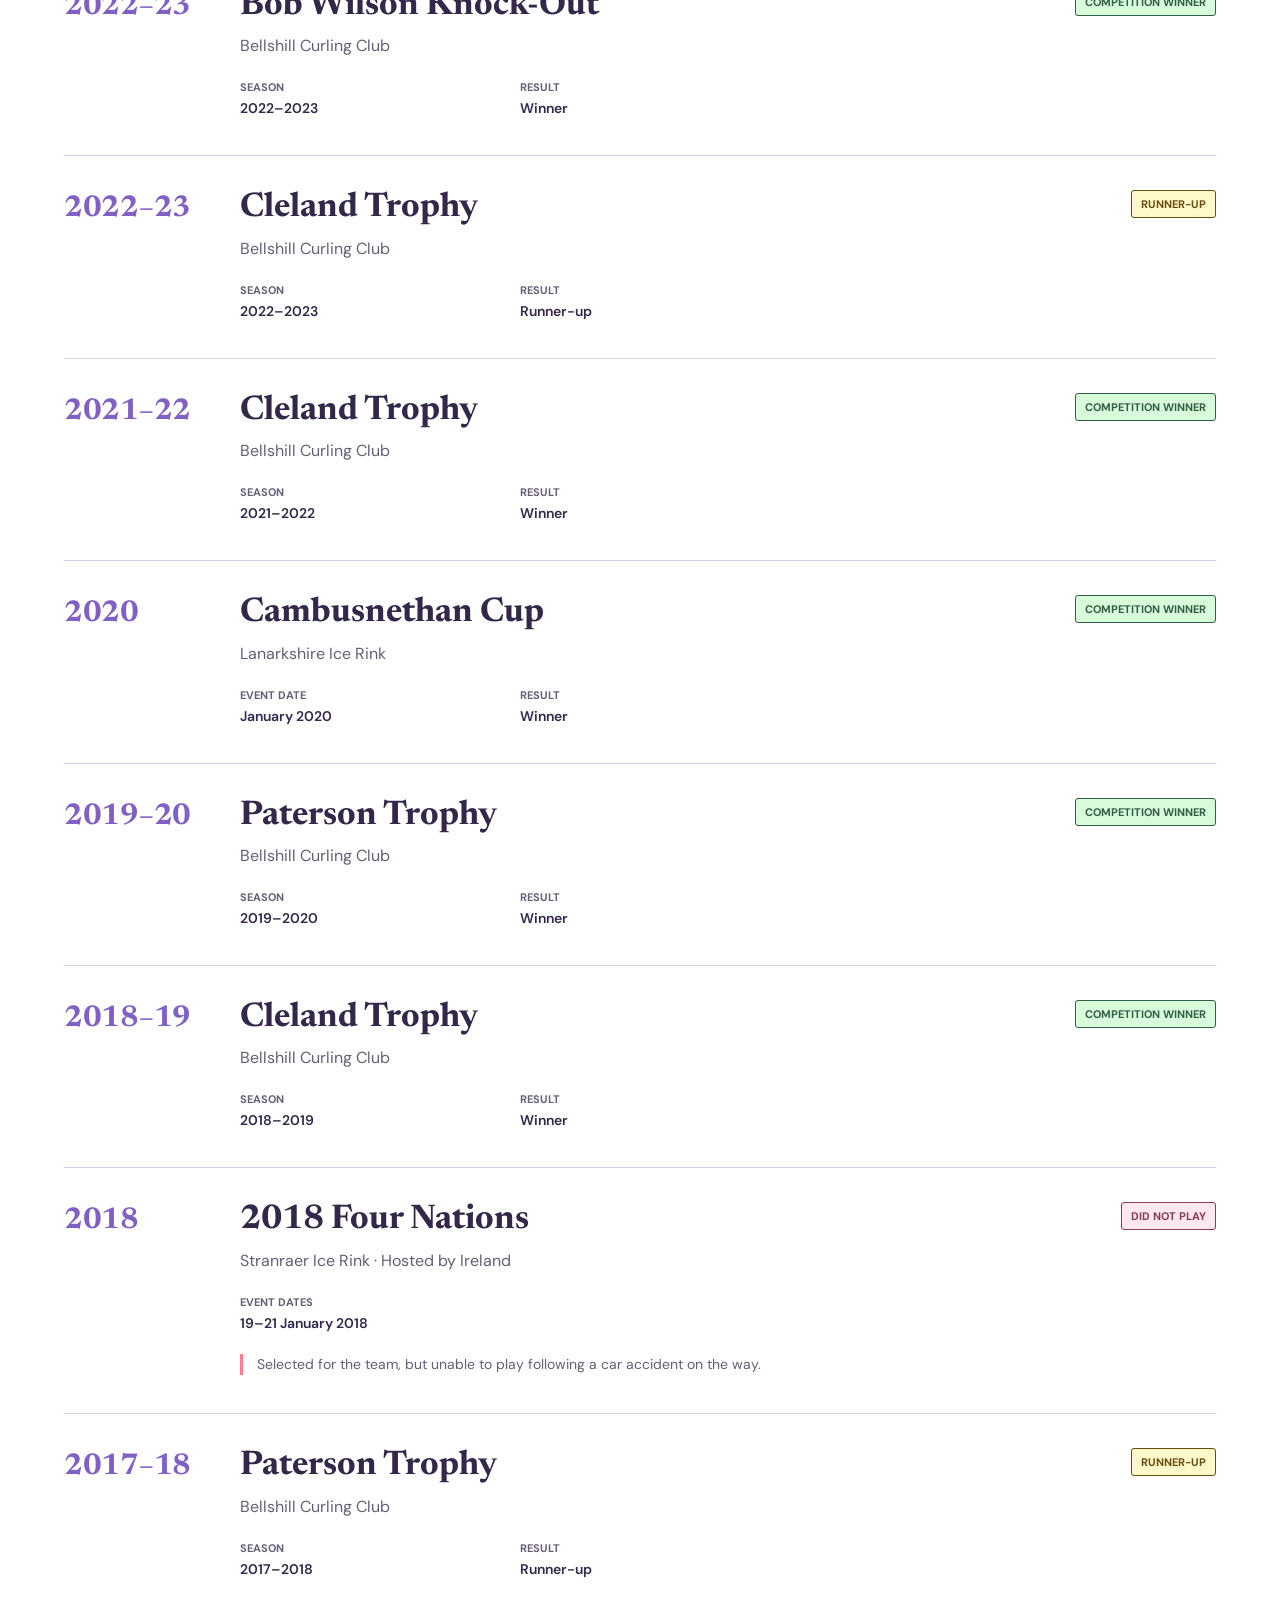
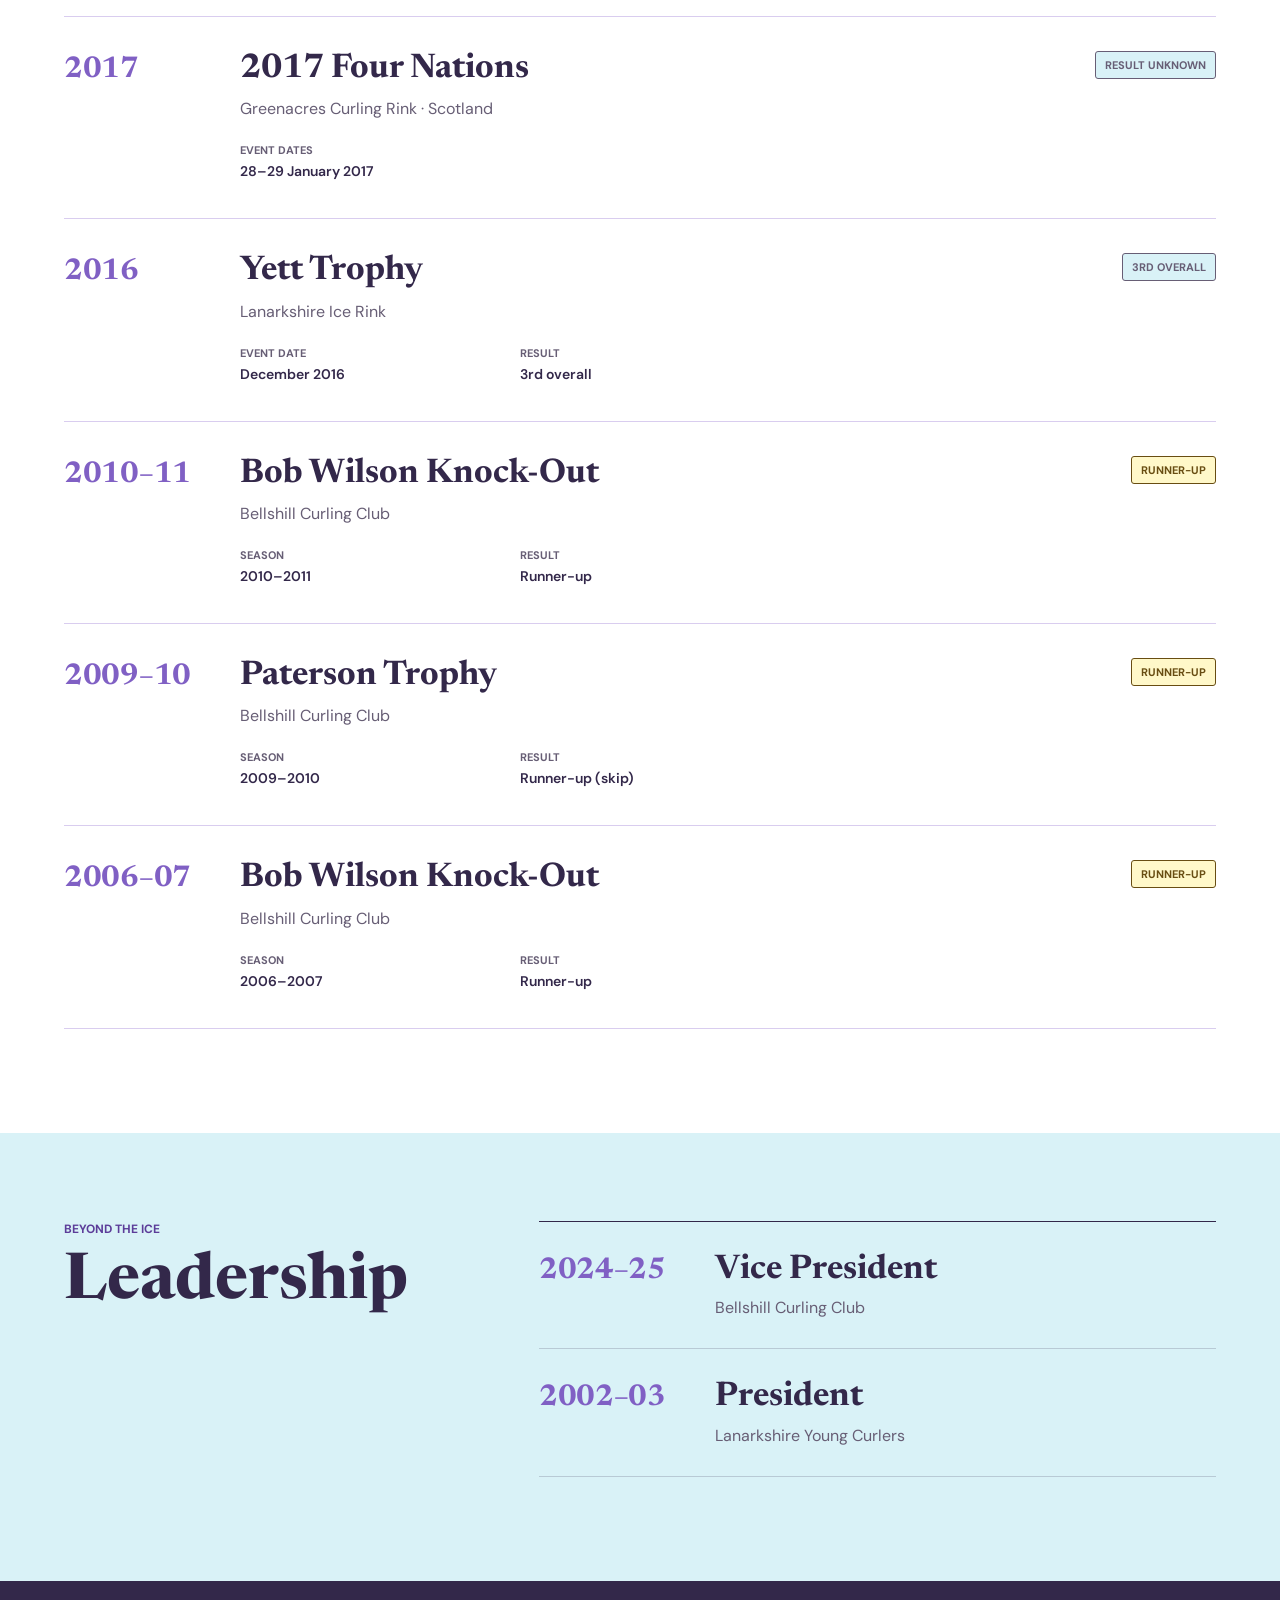
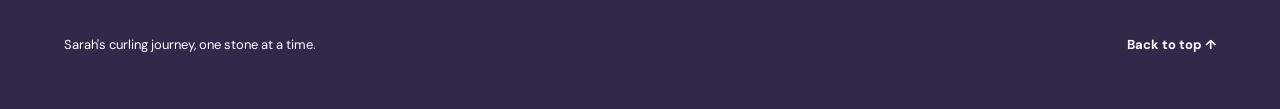
==== commit bd629b08: "update records" ====
--- a/index.html
+++ b/index.html
@@ -30,7 +30,7 @@
     <main id="top">
       <section class="intro" aria-labelledby="page-title">
         <div class="intro-copy">
-          <p class="eyebrow">Curling record · 2001–2026</p>
+          <p class="eyebrow">Curling record · 2000–2026</p>
           <h1 id="page-title">Thrown with purpose.</h1>
           <p class="lede">
             A growing record of my competitions, team selections and trophy wins on the ice.
@@ -448,6 +448,31 @@
           <button id="empty-clear" type="button">Show all competitions</button>
         </div>
       </section>
+
+      <section class="leadership" aria-labelledby="leadership-title">
+        <div class="leadership-inner">
+          <div class="leadership-heading">
+            <p class="eyebrow">Beyond the ice</p>
+            <h2 id="leadership-title">Leadership</h2>
+          </div>
+          <div class="leadership-list">
+            <article class="leadership-role">
+              <div class="year">2024–25</div>
+              <div>
+                <h3>Vice President</h3>
+                <p class="location">Bellshill Curling Club</p>
+              </div>
+            </article>
+            <article class="leadership-role">
+              <div class="year">2002–03</div>
+              <div>
+                <h3>President</h3>
+                <p class="location">Lanarkshire Young Curlers</p>
+              </div>
+            </article>
+          </div>
+        </div>
+      </section>
     </main>
 
     <footer>
--- a/styles.css
+++ b/styles.css
@@ -354,6 +354,11 @@
   background: #fff8c9;
 }
 
+.status-placed {
+  color: #355266;
+  background: #e8f4fa;
+}
+
 .status-missed {
   color: #863a51;
   background: #ffe8ed;
@@ -411,6 +416,39 @@
   margin-bottom: 12px;
   font-family: "Newsreader", serif;
   font-size: 28px;
+}
+
+.leadership {
+  padding: 88px 5vw 104px;
+  background: var(--ice);
+}
+
+.leadership-inner {
+  max-width: 1280px;
+  margin: 0 auto;
+  display: grid;
+  grid-template-columns: minmax(220px, 0.55fr) minmax(0, 1fr);
+  gap: clamp(48px, 8vw, 120px);
+}
+
+.leadership-list {
+  border-top: 1px solid var(--ink);
+}
+
+.leadership-role {
+  padding: 30px 0;
+  display: grid;
+  grid-template-columns: 148px minmax(0, 1fr);
+  gap: 28px;
+  border-bottom: 1px solid rgba(51, 40, 74, 0.2);
+}
+
+.leadership-role h3 {
+  margin-bottom: 8px;
+}
+
+.leadership-role .location {
+  margin-bottom: 0;
 }
 
 footer {
@@ -479,6 +517,11 @@
     flex-direction: column;
     gap: 8px;
   }
+
+  .leadership-inner {
+    grid-template-columns: 1fr;
+    gap: 32px;
+  }
 }
 
 @media (max-width: 520px) {
@@ -500,7 +543,12 @@
     padding: 56px 20px 72px;
   }
 
-  .competition {
+  .leadership {
+    padding: 56px 20px 72px;
+  }
+
+  .competition,
+  .leadership-role {
     grid-template-columns: 1fr;
     gap: 6px;
   }
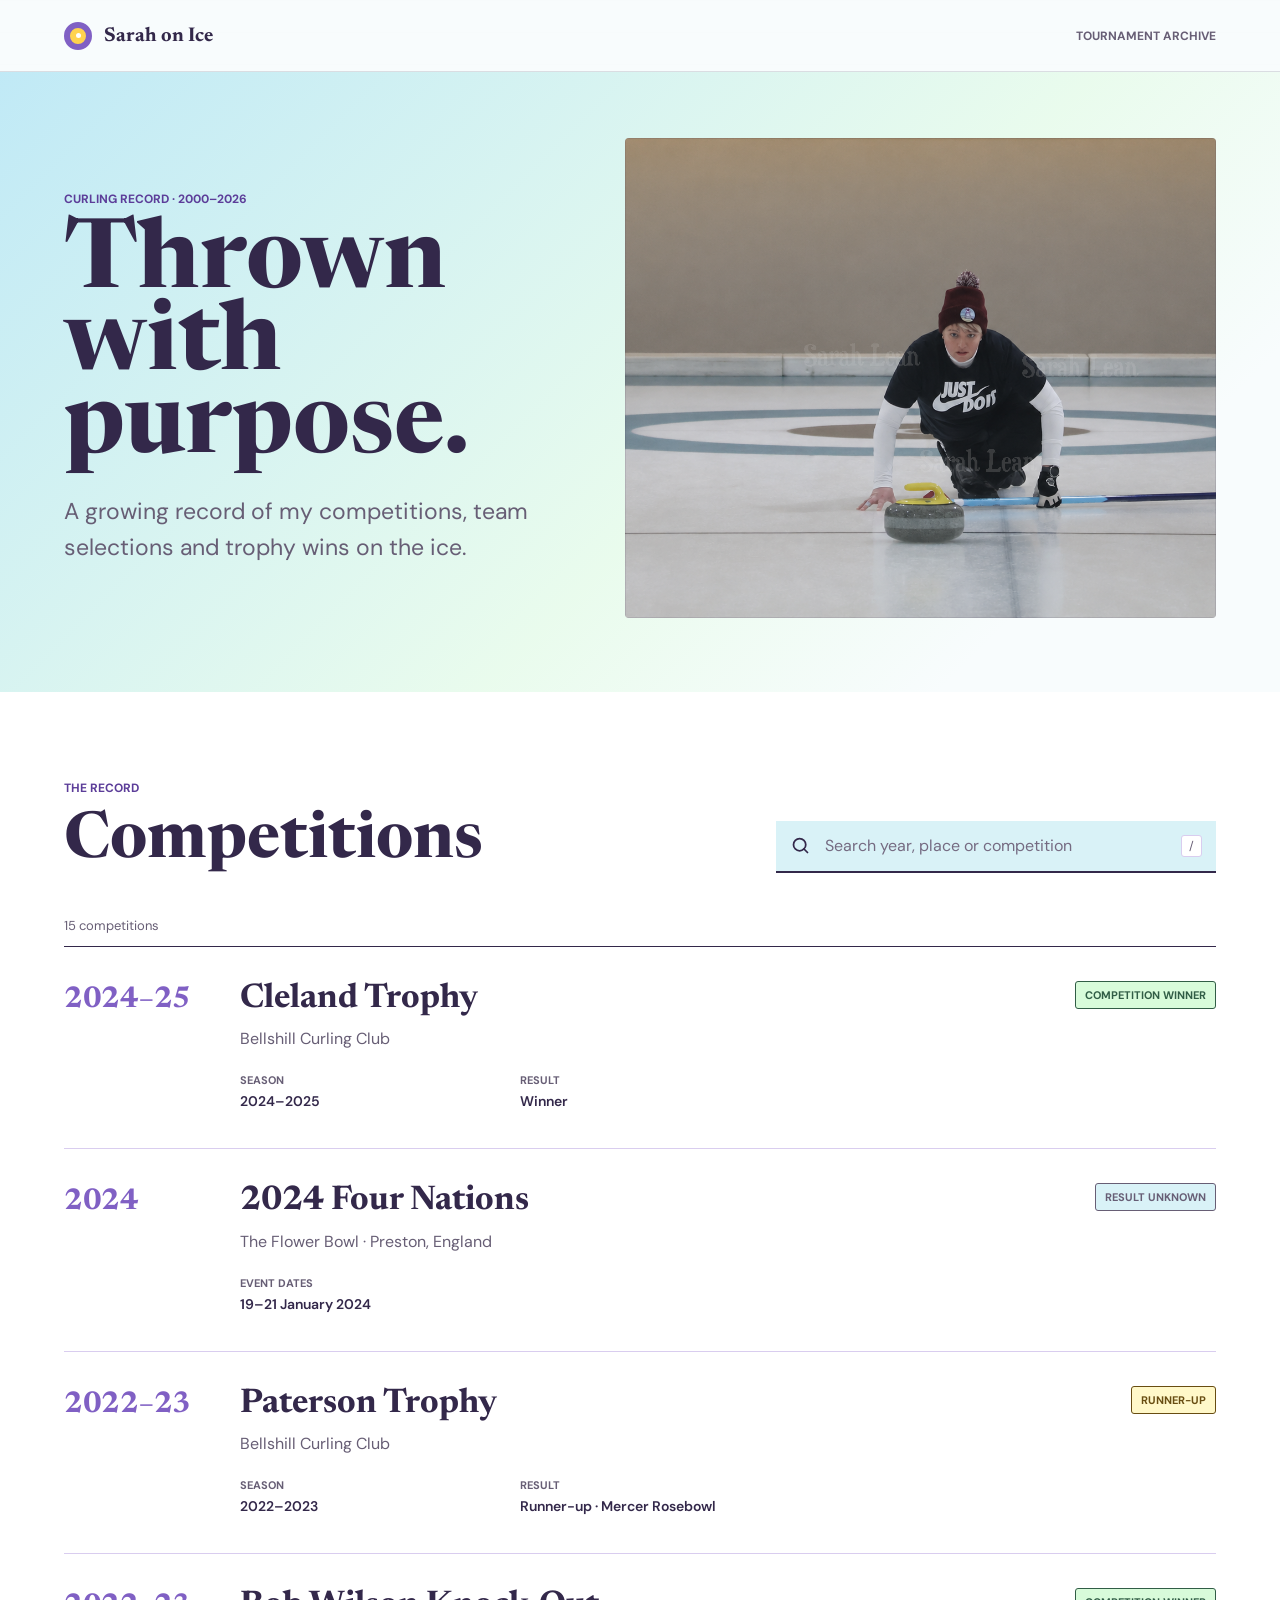
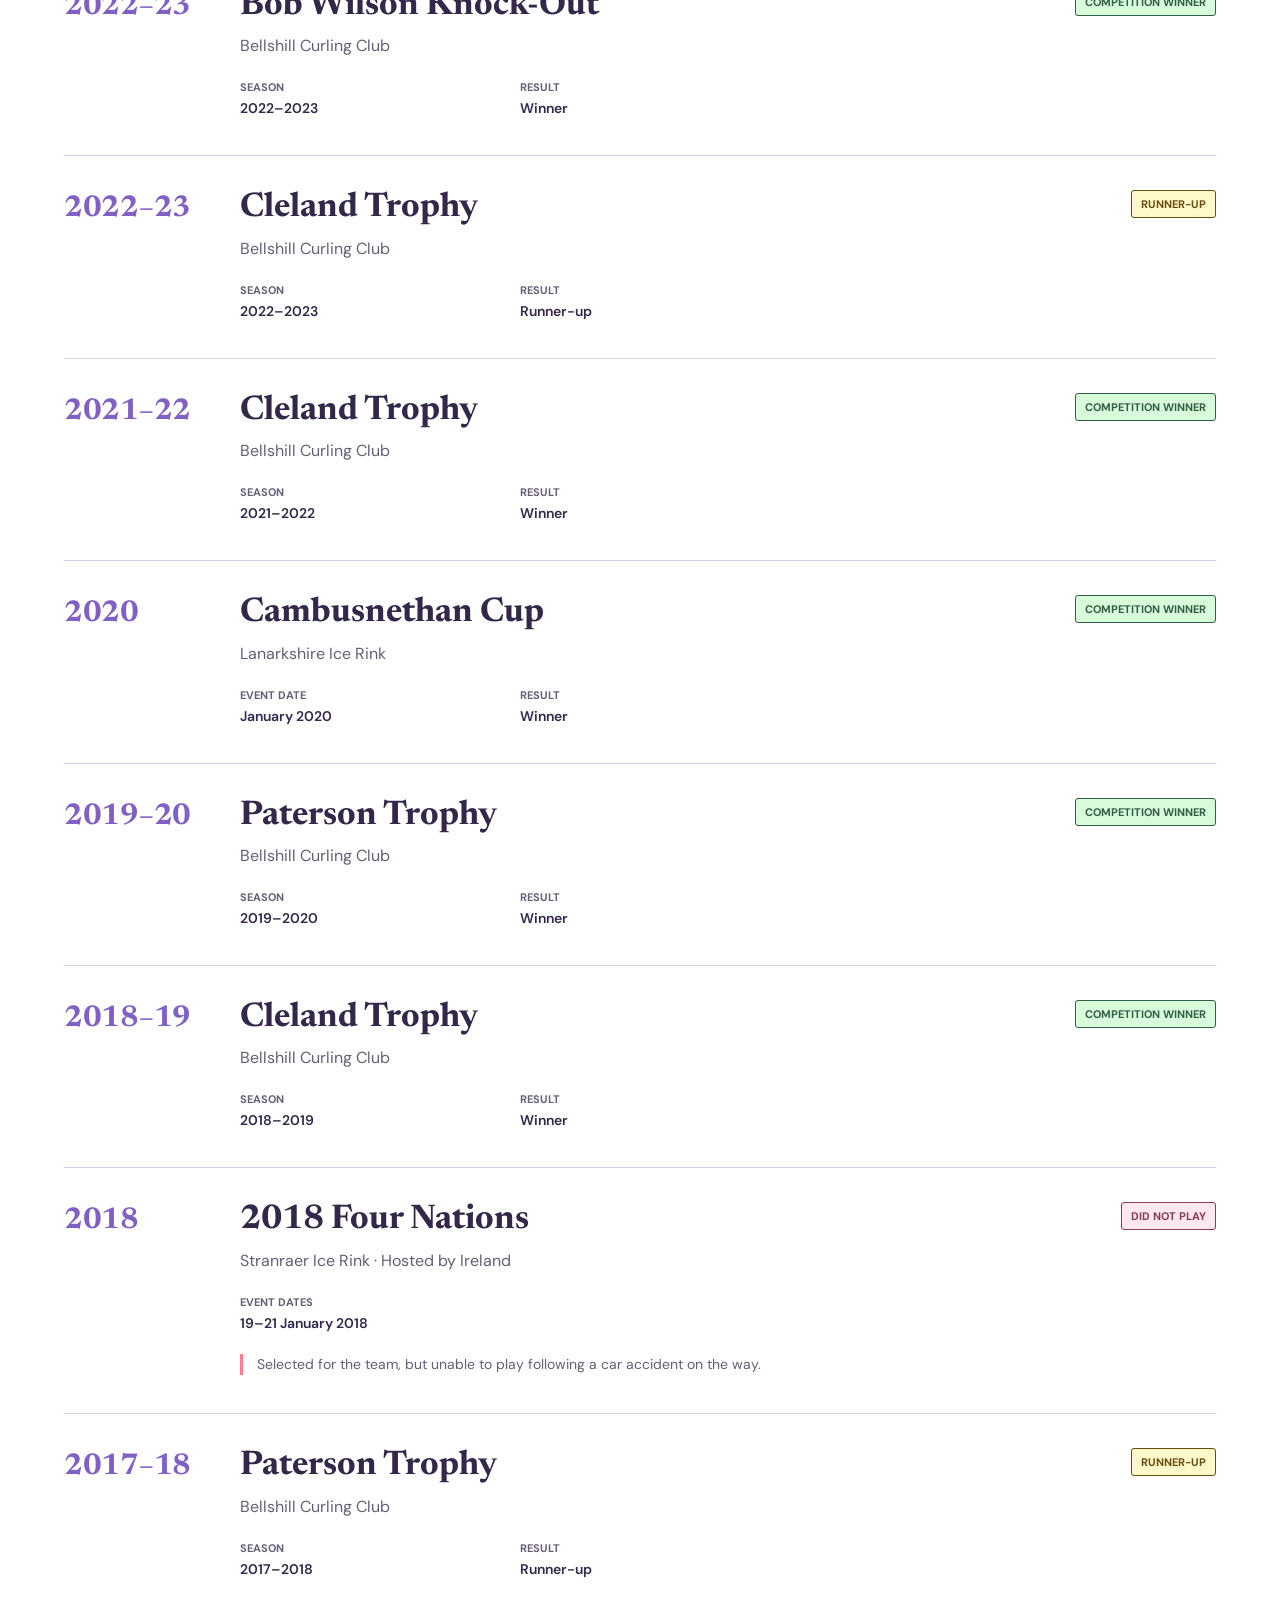
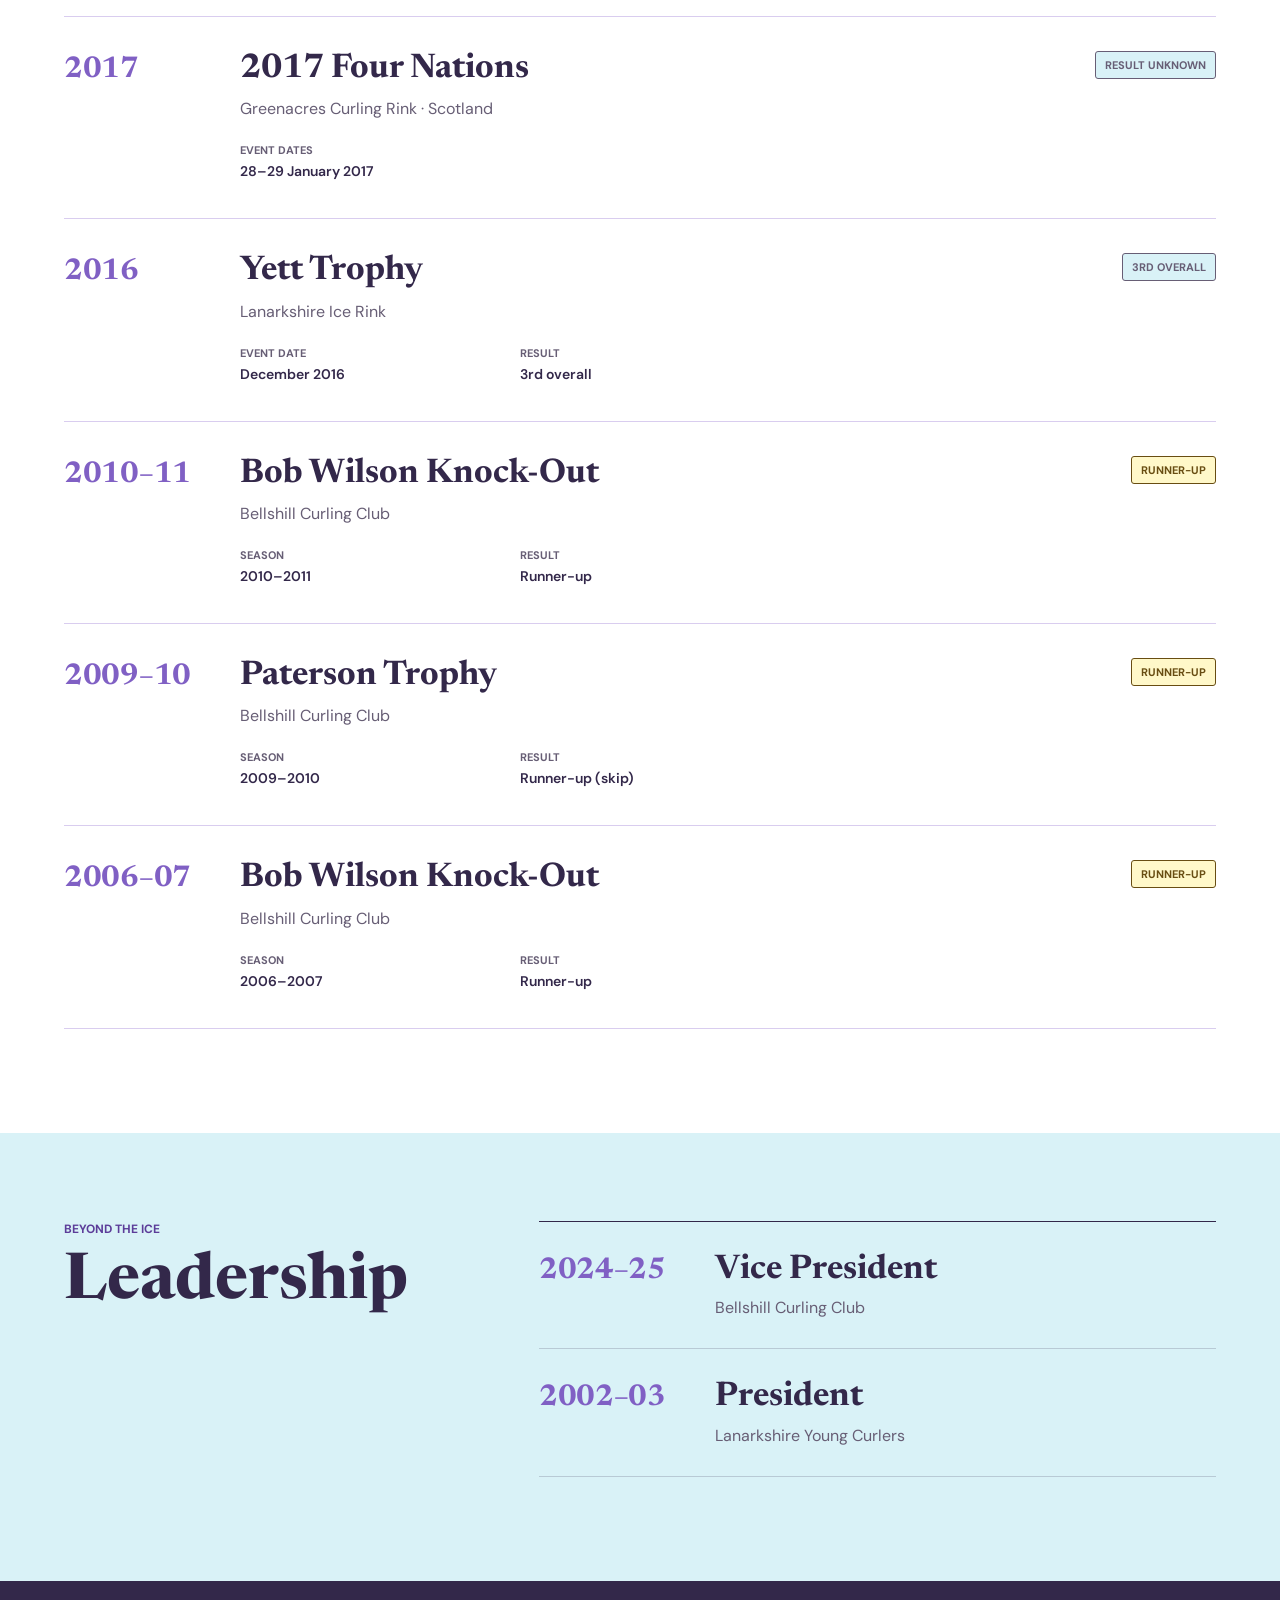
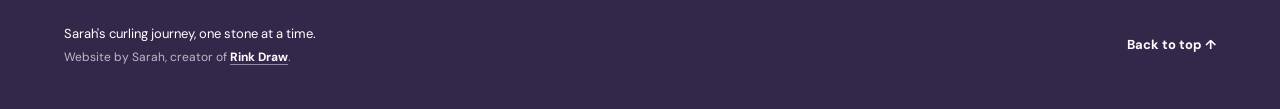
==== commit 12a4a621: "update footer" ====
--- a/index.html
+++ b/index.html
@@ -476,7 +476,13 @@
     </main>
 
     <footer>
-      <p>Sarah's curling journey, one stone at a time.</p>
+      <div class="footer-note">
+        <p>Sarah's curling journey, one stone at a time.</p>
+        <p class="creator-credit">
+          Website by Sarah, creator of
+          <a href="https://www.rinkdraw.com/">Rink Draw</a>.
+        </p>
+      </div>
       <a href="#top">Back to top <span aria-hidden="true">↑</span></a>
     </footer>
   </body>
--- a/styles.css
+++ b/styles.css
@@ -472,6 +472,27 @@
   text-decoration: none;
 }
 
+.footer-note {
+  display: grid;
+  gap: 7px;
+}
+
+.creator-credit {
+  color: rgba(255, 255, 255, 0.68);
+  font-size: 12px;
+}
+
+.creator-credit a {
+  color: var(--white);
+  text-decoration: underline;
+  text-decoration-color: rgba(255, 255, 255, 0.45);
+  text-underline-offset: 3px;
+}
+
+.creator-credit a:hover {
+  text-decoration-color: currentColor;
+}
+
 @media (max-width: 780px) {
   .intro {
     min-height: 0;
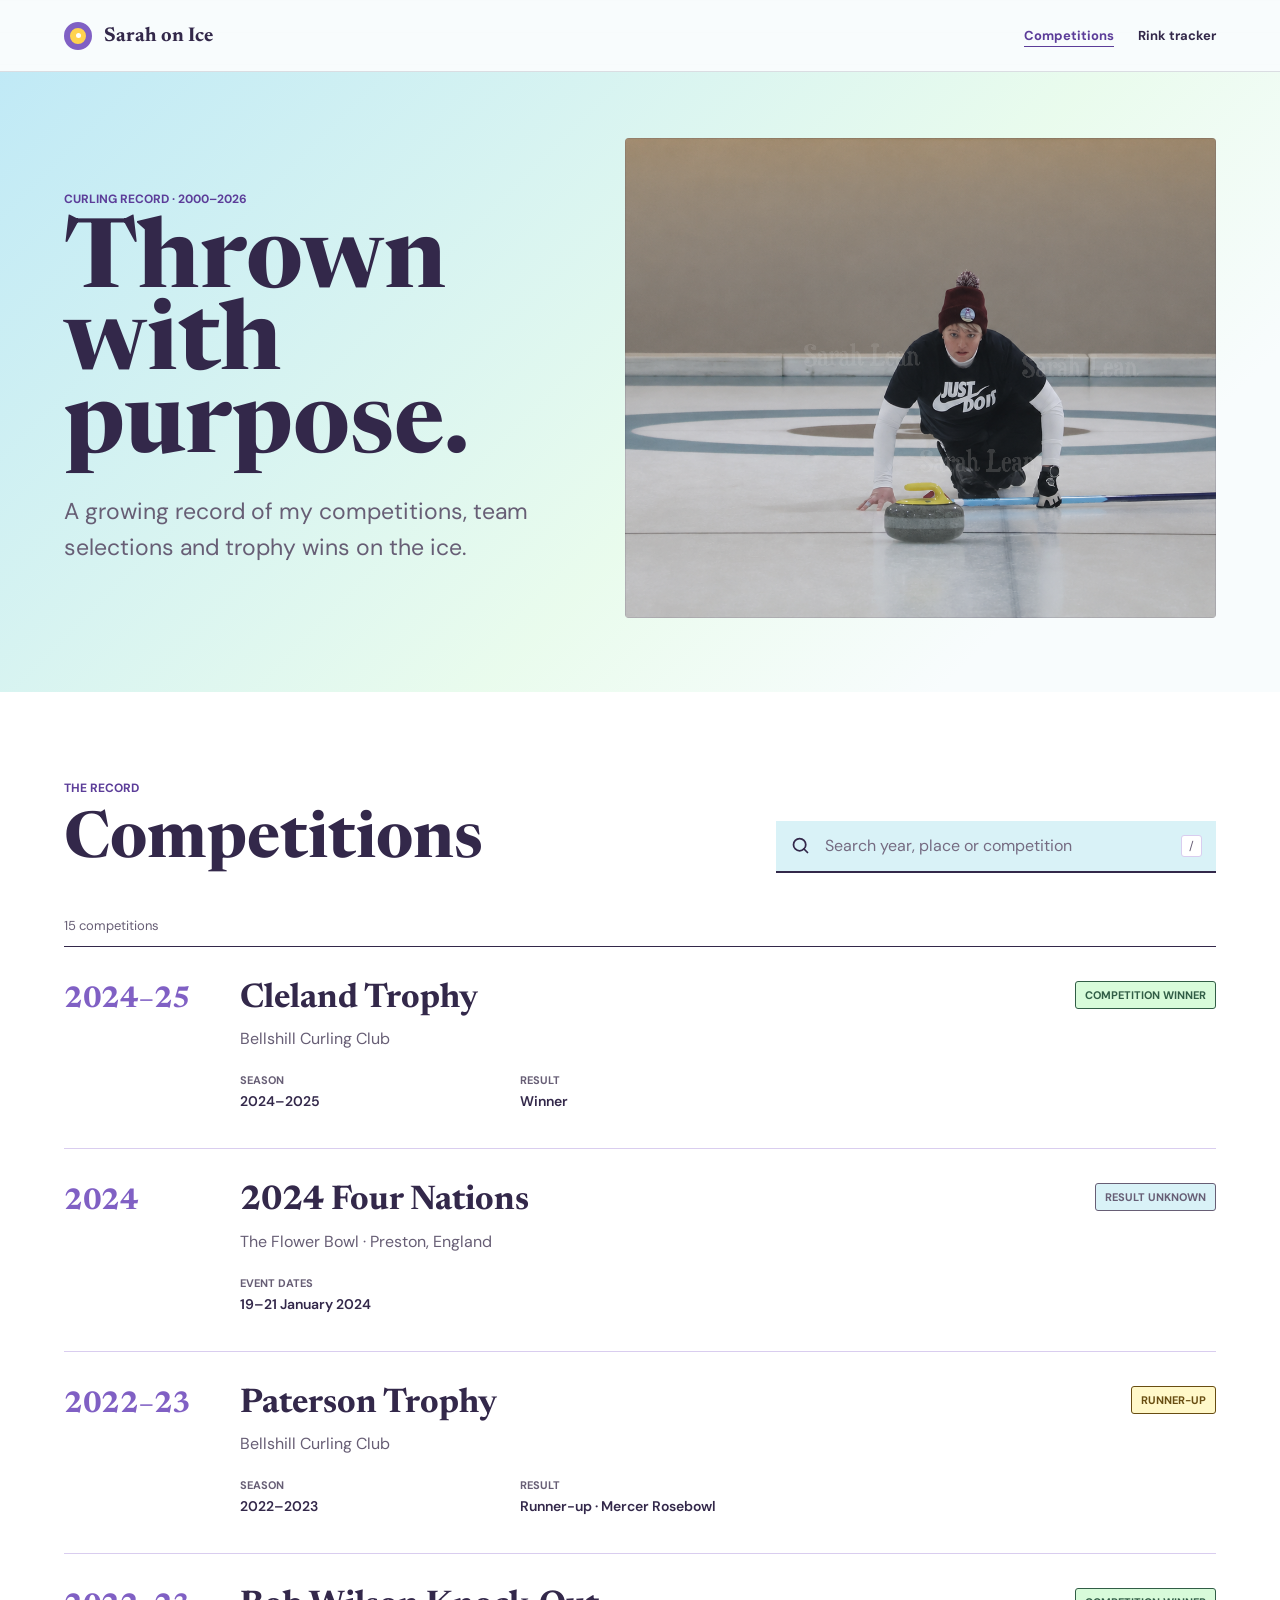
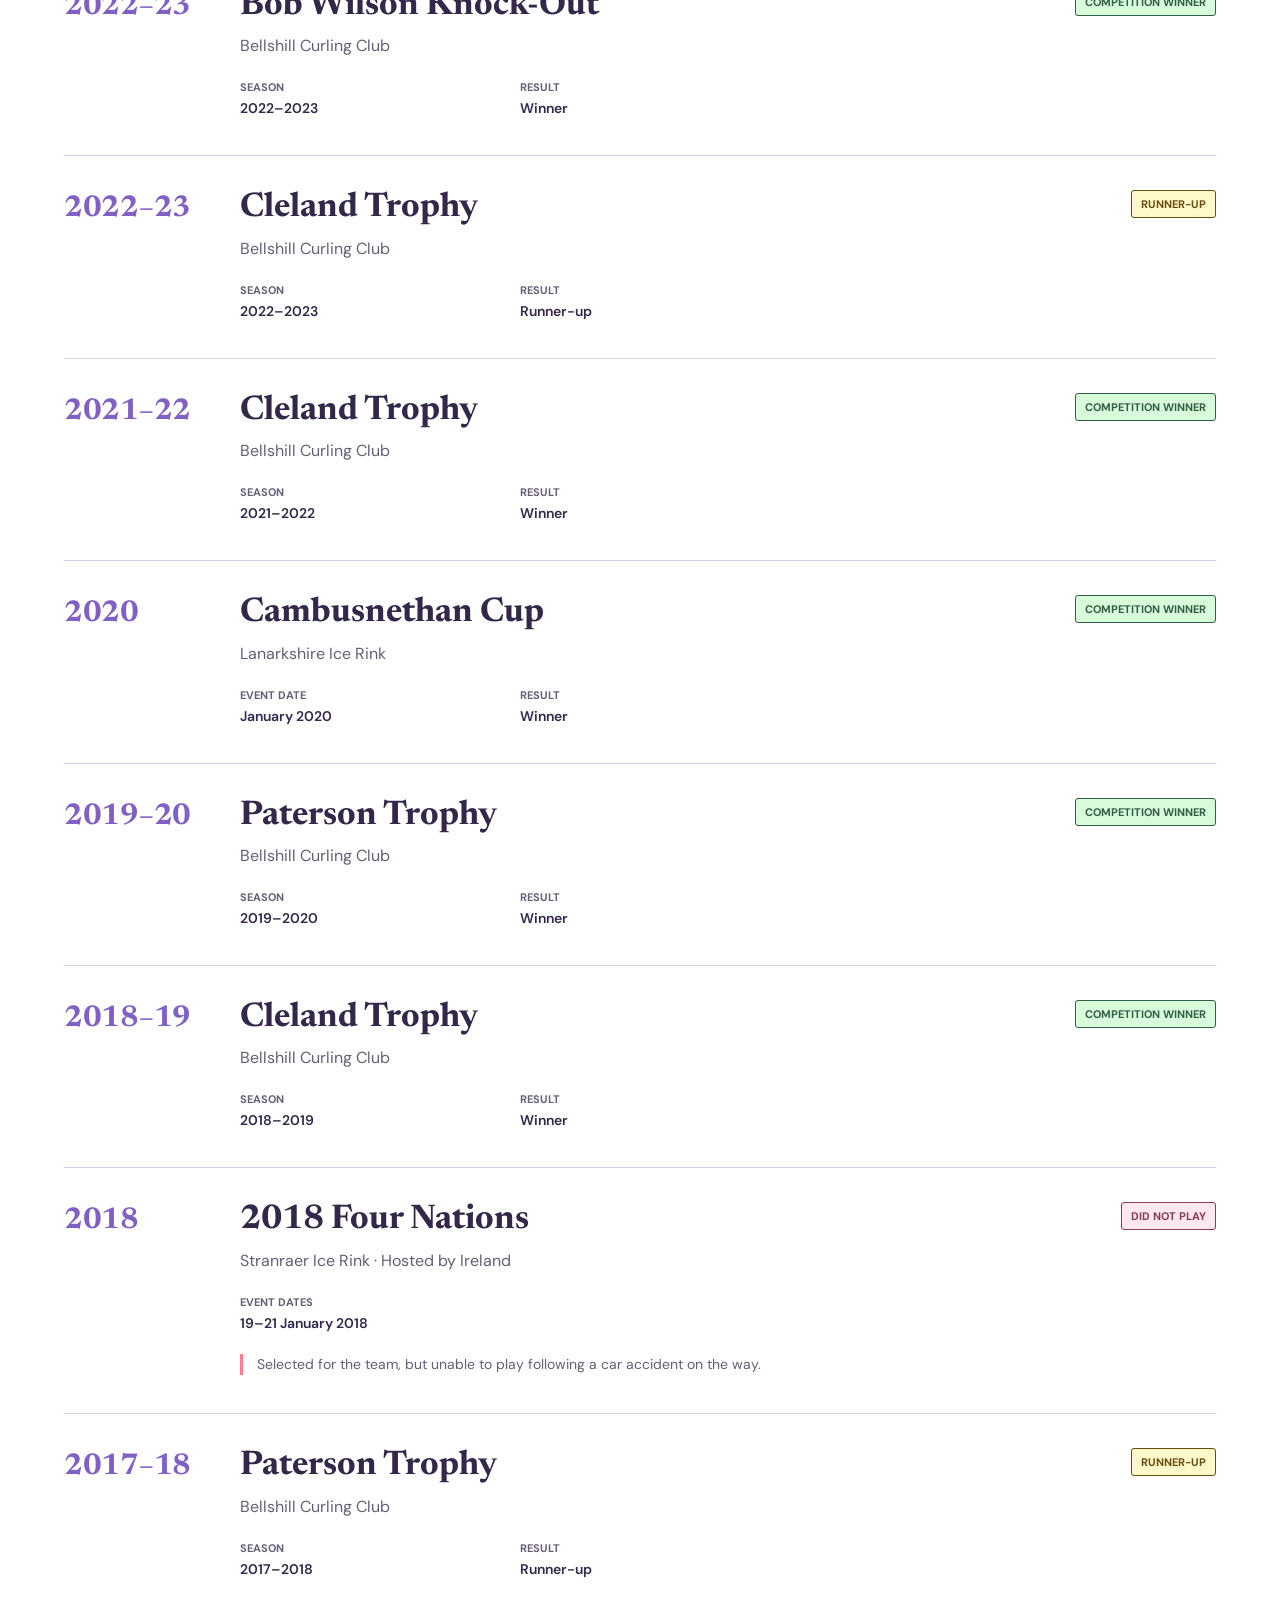
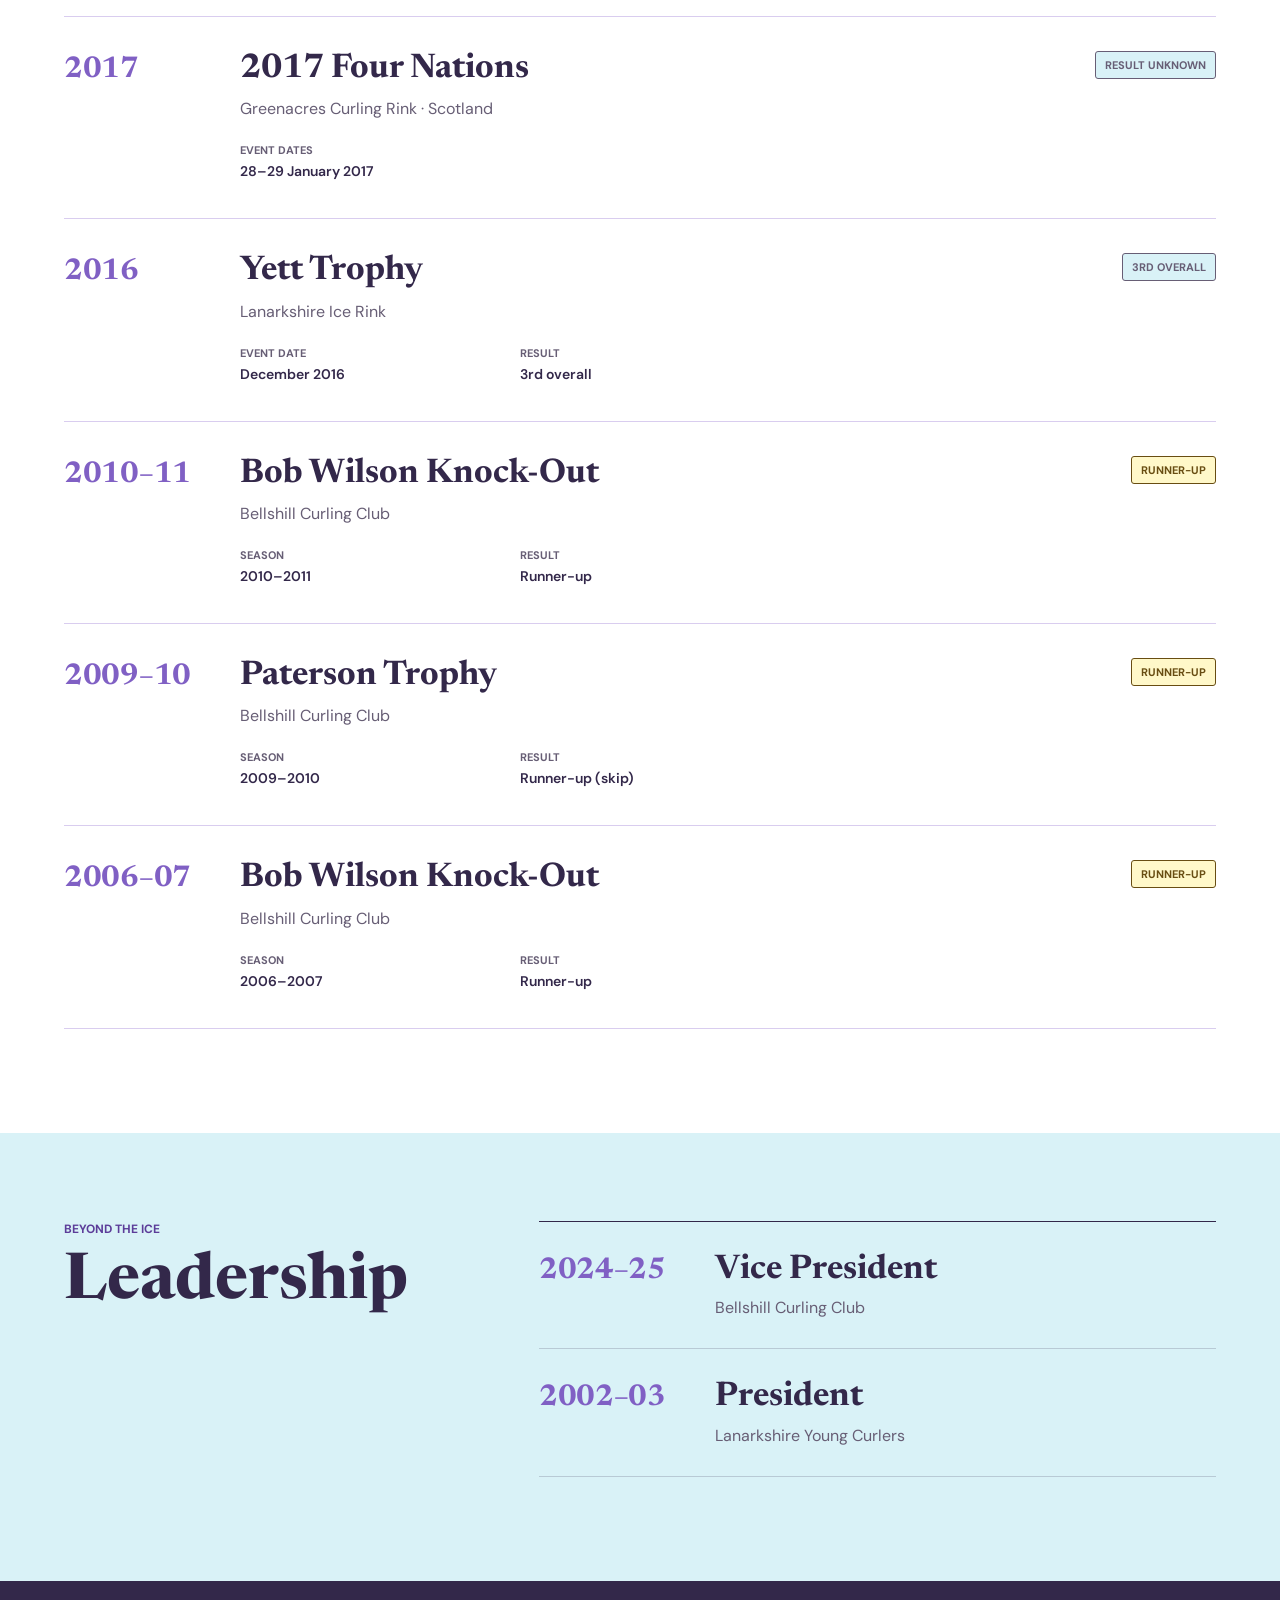
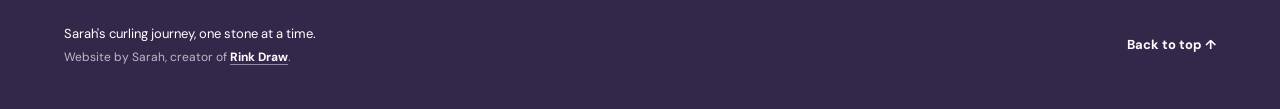
==== commit ac0d1c5e: "add rink tracker" ====
--- a/index.html
+++ b/index.html
@@ -24,7 +24,10 @@
         <span class="brand-mark" aria-hidden="true"><span></span></span>
         <span>Sarah on Ice</span>
       </a>
-      <span class="header-note">Tournament archive</span>
+      <nav class="page-nav" aria-label="Main navigation">
+        <a href="index.html" aria-current="page">Competitions</a>
+        <a href="rinks.html">Rink tracker</a>
+      </nav>
     </header>
 
     <main id="top">
--- a/styles.css
+++ b/styles.css
@@ -493,6 +493,361 @@
   text-decoration-color: currentColor;
 }
 
+.page-nav {
+  display: flex;
+  flex-wrap: wrap;
+  gap: 12px 24px;
+  font-size: 13px;
+  font-weight: 700;
+}
+
+.page-nav a {
+  padding: 10px 0;
+  text-decoration: none;
+}
+
+.page-nav a[aria-current="page"] {
+  color: var(--accent-dark);
+  text-decoration: underline;
+  text-underline-offset: 6px;
+}
+
+a:focus-visible,
+button:focus-visible,
+select:focus-visible,
+progress:focus-visible {
+  outline: 3px solid var(--accent-dark);
+  outline-offset: 4px;
+}
+
+.rinks-page [hidden] {
+  display: none !important;
+}
+
+.rink-inner,
+.rink-filters,
+.rink-list {
+  max-width: 1280px;
+  margin-right: auto;
+  margin-left: auto;
+}
+
+.rink-intro {
+  padding: 72px 5vw 64px;
+  background: linear-gradient(135deg, var(--ice), var(--paper) 75%);
+}
+
+.rink-intro h1 {
+  max-width: 940px;
+}
+
+.rink-intro .lede {
+  max-width: 740px;
+}
+
+#data-message {
+  margin-top: 32px;
+}
+
+.rink-progress {
+  max-width: 780px;
+  margin-top: 40px;
+}
+
+.progress-summary {
+  margin-bottom: 16px;
+  font-size: clamp(22px, 3vw, 32px);
+  font-weight: 600;
+}
+
+#goal-progress {
+  width: 100%;
+  height: 16px;
+  overflow: hidden;
+  border: 0;
+  border-radius: 8px;
+  background: var(--line);
+  accent-color: var(--accent-dark);
+}
+
+#goal-progress::-webkit-progress-bar {
+  background: var(--line);
+}
+
+#goal-progress::-webkit-progress-value {
+  background: var(--accent-dark);
+}
+
+#goal-progress::-moz-progress-bar {
+  background: var(--accent-dark);
+}
+
+#progress-detail {
+  margin: 12px 0 24px;
+  color: var(--muted);
+}
+
+.rink-achievements {
+  display: flex;
+  flex-wrap: wrap;
+  gap: 12px;
+}
+
+.rink-caption {
+  margin: 16px 0;
+  color: var(--muted);
+  font-size: 13px;
+  line-height: 1.6;
+}
+
+.rink-filters {
+  margin-bottom: 32px;
+  display: flex;
+  flex-wrap: wrap;
+  align-items: flex-end;
+  gap: 20px;
+}
+
+.rink-filters label {
+  display: grid;
+  flex: 1 1 180px;
+  gap: 8px;
+  font-size: 13px;
+  font-weight: 600;
+}
+
+.rink-filters select,
+.rink-button {
+  min-height: 44px;
+  padding: 10px 12px;
+  border: 1px solid var(--line);
+  border-radius: 3px;
+  color: var(--ink);
+  background: var(--paper);
+  font: inherit;
+}
+
+.rink-filters .clear-button {
+  min-height: 44px;
+}
+
+.map-heading {
+  display: flex;
+  align-items: center;
+  justify-content: space-between;
+  gap: 24px;
+}
+
+.map-heading p {
+  max-width: 760px;
+  color: var(--muted);
+  line-height: 1.6;
+}
+
+.rink-button {
+  flex-shrink: 0;
+  cursor: pointer;
+  font-size: 13px;
+  font-weight: 600;
+}
+
+.rink-button:disabled {
+  cursor: default;
+  opacity: 0.6;
+}
+
+.rink-map {
+  z-index: 0;
+  height: clamp(360px, 58vw, 560px);
+  border: 1px solid var(--line);
+  border-radius: 4px;
+  background: var(--ice);
+  font-family: inherit;
+}
+
+.map-legend {
+  margin: 24px 0 0;
+  padding: 0;
+  display: flex;
+  flex-wrap: wrap;
+  gap: 16px 24px;
+  list-style: none;
+  font-size: 13px;
+}
+
+.map-legend li {
+  display: flex;
+  align-items: center;
+  gap: 10px;
+}
+
+.rink-pin {
+  width: 30px;
+  height: 30px;
+  display: inline-flex;
+  align-items: center;
+  justify-content: center;
+  border: 2px solid var(--white);
+  border-radius: 50%;
+  color: var(--white);
+  box-shadow: 0 0 0 1px var(--ink);
+  font: 700 12px "DM Sans", sans-serif;
+}
+
+.pin-played {
+  background: #315d46;
+}
+
+.pin-not-played {
+  border-radius: 4px 50% 50%;
+  background: var(--accent-dark);
+}
+
+.pin-closed {
+  border-radius: 3px;
+  background: #675e75;
+}
+
+.pin-shared {
+  background: linear-gradient(90deg, #315d46 50%, #5c3d99 50%);
+}
+
+.rink-list {
+  margin-top: 28px;
+  display: grid;
+  grid-template-columns: repeat(3, minmax(0, 1fr));
+  gap: 24px;
+}
+
+.rink-card {
+  min-width: 0;
+  padding: 28px;
+  display: flex;
+  align-items: flex-start;
+  flex-direction: column;
+  border: 1px solid var(--line);
+  border-top: 3px solid var(--accent);
+  border-radius: 3px;
+  background: var(--paper);
+}
+
+.rink-card h3 {
+  font-size: 28px;
+}
+
+.rink-card .location {
+  margin-bottom: 16px;
+}
+
+.rink-status-played {
+  color: #315d46;
+  background: var(--mint);
+}
+
+.rink-status-not-played {
+  color: var(--accent-dark);
+  background: #eee7fa;
+}
+
+.rink-status-closed {
+  color: var(--muted);
+  background: #eeeaf1;
+}
+
+.rink-card-note {
+  margin: 16px 0 0;
+  color: var(--muted);
+  font-size: 14px;
+  line-height: 1.6;
+}
+
+.rink-card-links {
+  margin-top: auto;
+  padding-top: 24px;
+  display: flex;
+  flex-wrap: wrap;
+  gap: 16px;
+  font-size: 13px;
+}
+
+.rink-card-links .clear-button {
+  padding: 0;
+  text-align: left;
+}
+
+.rink-popup h3 {
+  margin-bottom: 8px;
+  font-size: 22px;
+}
+
+.rink-popup section + section {
+  margin-top: 20px;
+  padding-top: 16px;
+  border-top: 1px solid var(--line);
+}
+
+.rink-warning {
+  padding: 16px;
+  border-left: 3px solid var(--accent-dark);
+  background: var(--ice);
+  line-height: 1.6;
+}
+
+.rink-sources {
+  padding: 64px 5vw;
+  background: var(--ice);
+}
+
+.rink-sources h2 {
+  margin-bottom: 24px;
+}
+
+.rink-sources p:not(.eyebrow) {
+  max-width: 840px;
+  line-height: 1.7;
+}
+
+@media (max-width: 1000px) {
+  .rink-list {
+    grid-template-columns: repeat(2, minmax(0, 1fr));
+  }
+}
+
+@media (max-width: 600px) {
+  .site-header:has(.page-nav) {
+    padding-top: 16px;
+    padding-bottom: 16px;
+    flex-wrap: wrap;
+    gap: 12px 24px;
+  }
+
+  .rink-intro,
+  .rink-sources {
+    padding: 48px 20px;
+  }
+
+  .rink-intro h1 {
+    font-size: clamp(48px, 14vw, 72px);
+  }
+
+  .rink-list {
+    grid-template-columns: 1fr;
+  }
+
+  .map-heading {
+    margin-bottom: 20px;
+    align-items: flex-start;
+    flex-direction: column;
+    gap: 0;
+  }
+}
+
+@media (prefers-reduced-motion: reduce) {
+  html {
+    scroll-behavior: auto;
+  }
+}
+
 @media (max-width: 780px) {
   .intro {
     min-height: 0;
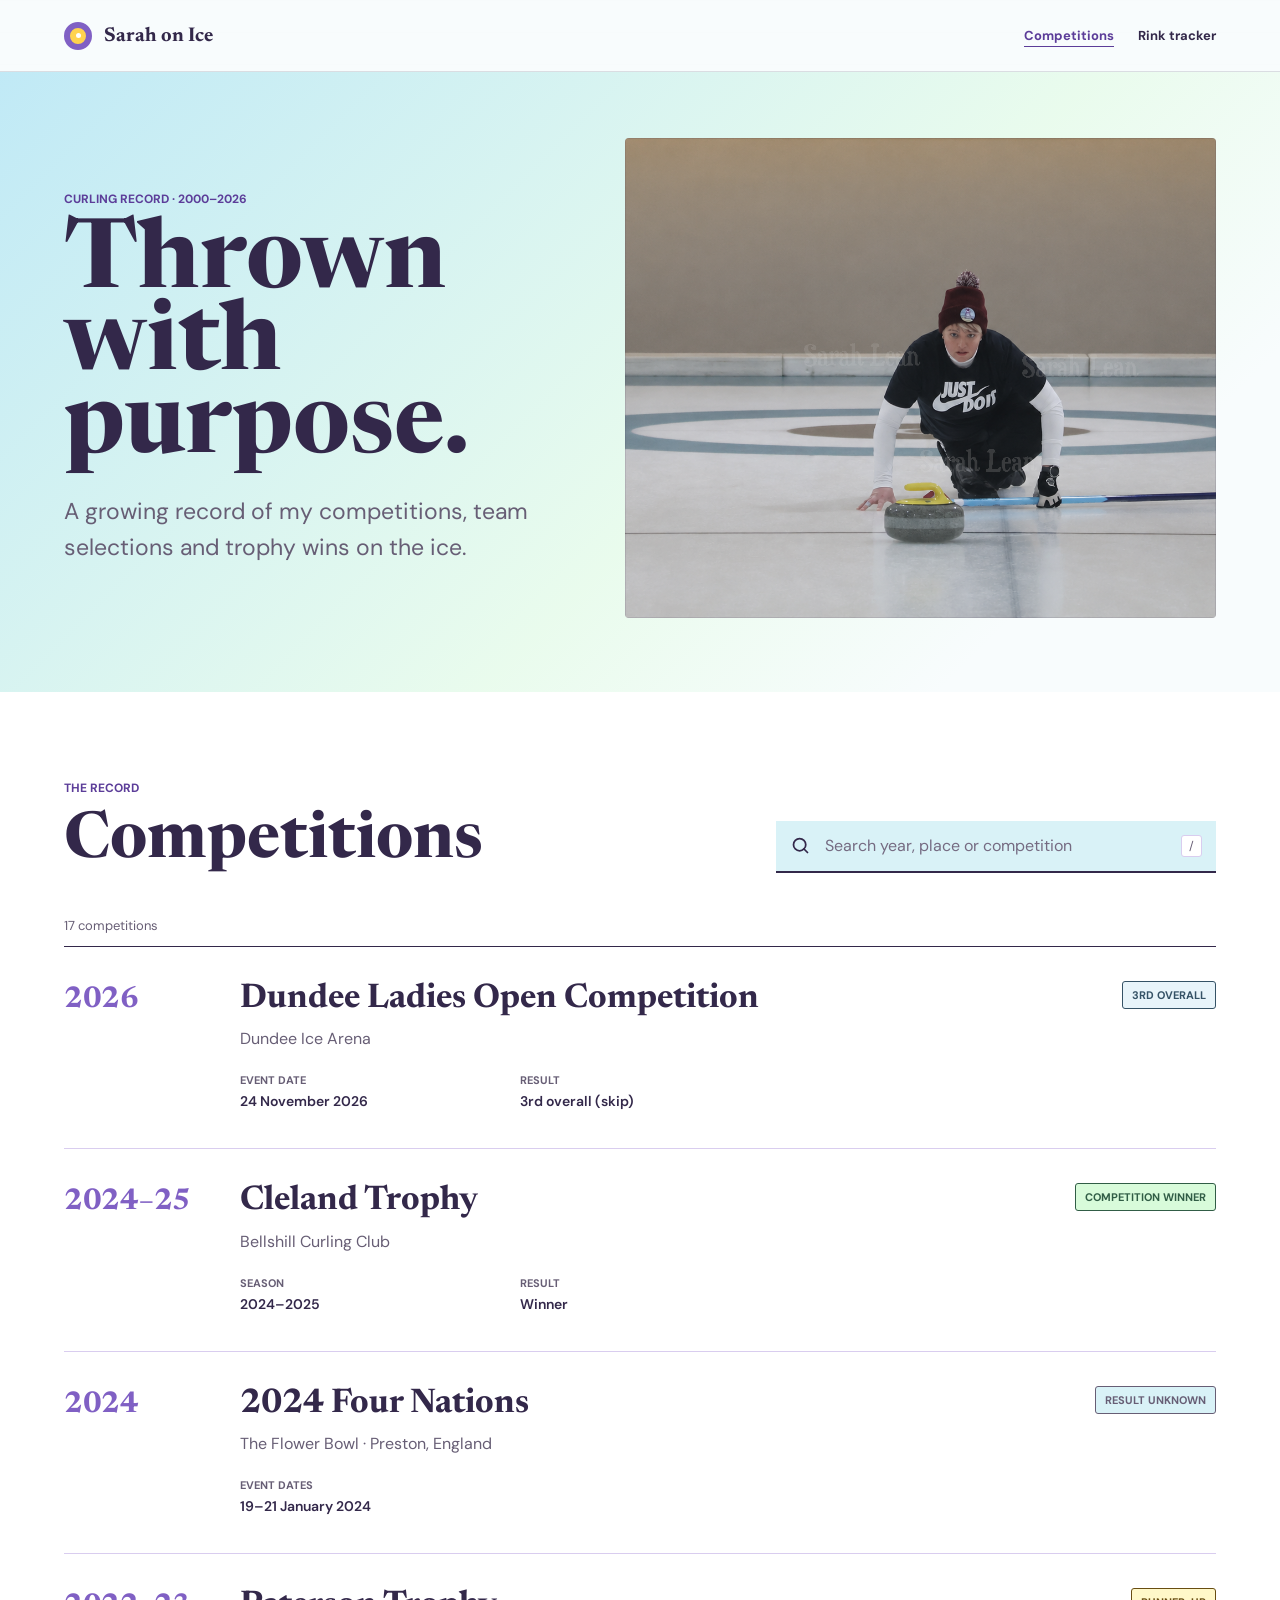
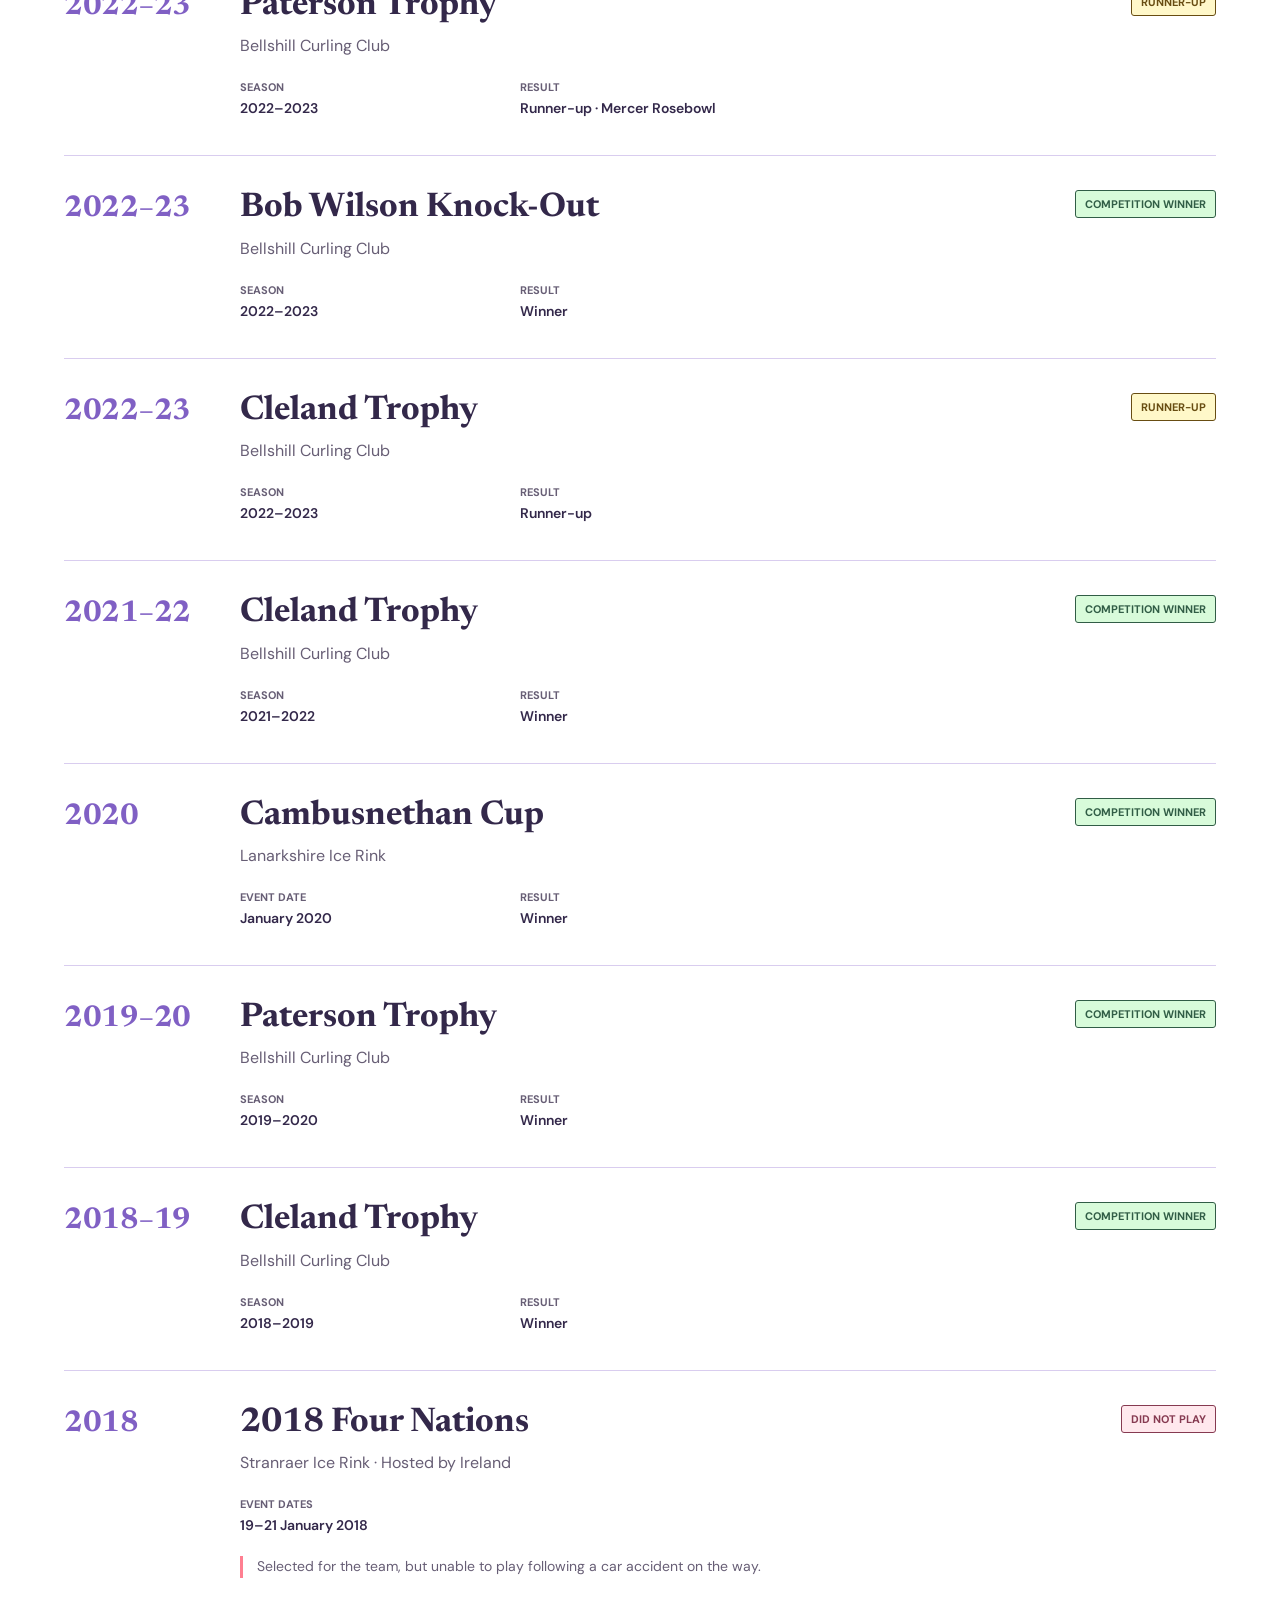
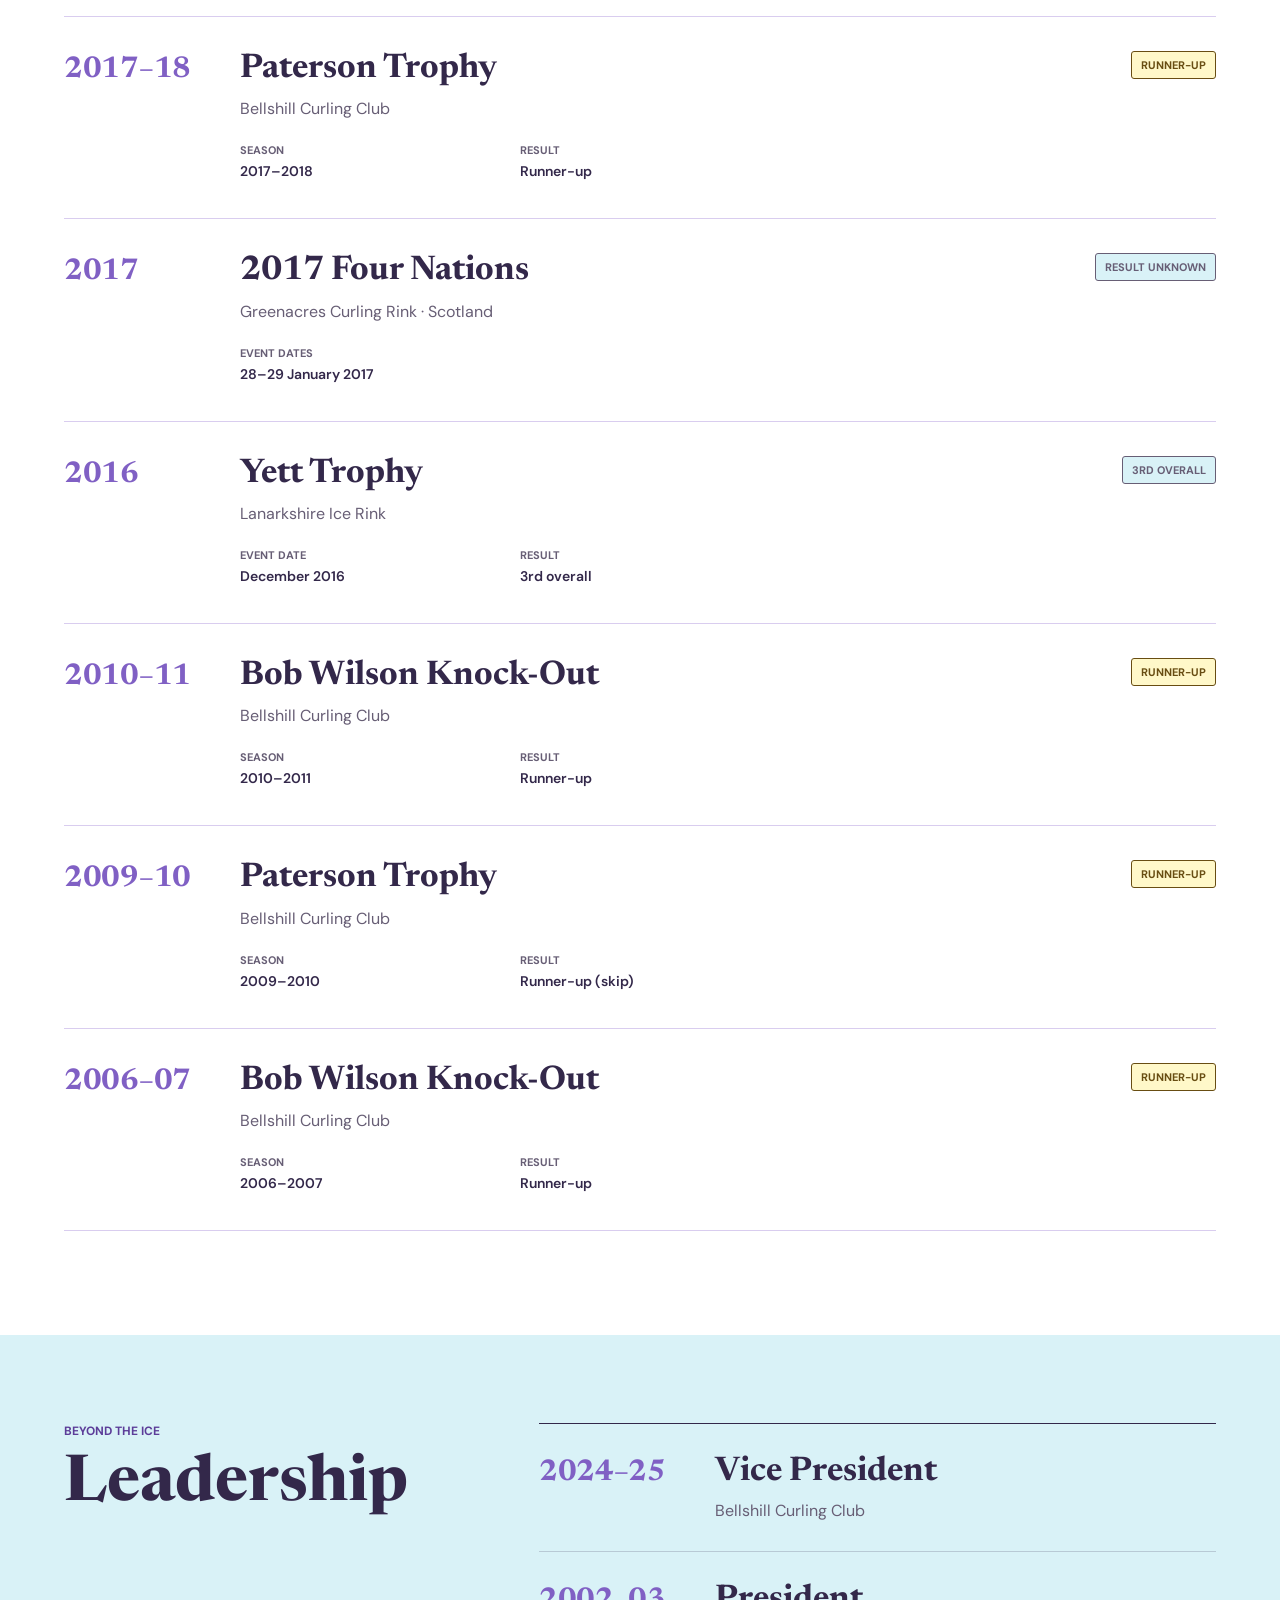
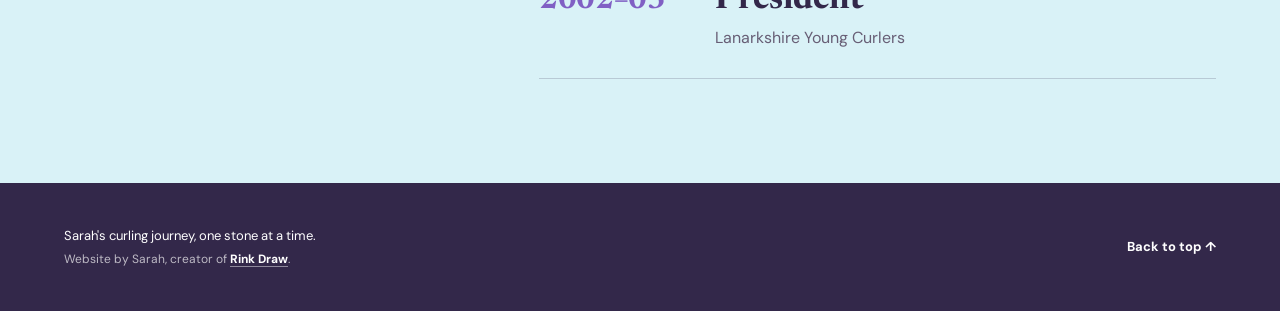
==== commit 0bcf76f1: "Record Dundee rink visit and competition result Co-authored-by: copilot-swe-agent[bot] <198982749+Co" ====
--- a/index.html
+++ b/index.html
@@ -67,11 +67,35 @@
         </div>
 
         <div class="results-meta" aria-live="polite">
-            <p id="result-count">15 competitions</p>
+            <p id="result-count">17 competitions</p>
           <button id="clear-search" class="clear-button" type="button" hidden>Clear search</button>
         </div>
 
         <div id="competition-list" class="competition-list">
+          <article
+            class="competition"
+            data-search="2026 24 november dundee ladies open competition ice arena third 3rd place overall skip"
+          >
+            <div class="year" aria-hidden="true">2026</div>
+            <div class="competition-main">
+              <div class="competition-title-row">
+                <h3>Dundee Ladies Open Competition</h3>
+                <span class="status status-placed">3rd overall</span>
+              </div>
+              <p class="location">Dundee Ice Arena</p>
+              <dl class="details">
+                <div>
+                  <dt>Event date</dt>
+                  <dd>24 November 2026</dd>
+                </div>
+                <div>
+                  <dt>Result</dt>
+                  <dd>3rd overall (skip)</dd>
+                </div>
+              </dl>
+            </div>
+          </article>
+
           <article
             class="competition"
             data-search="season 2024 2025 cleland trophy winner competition winner bellshill curling club"
